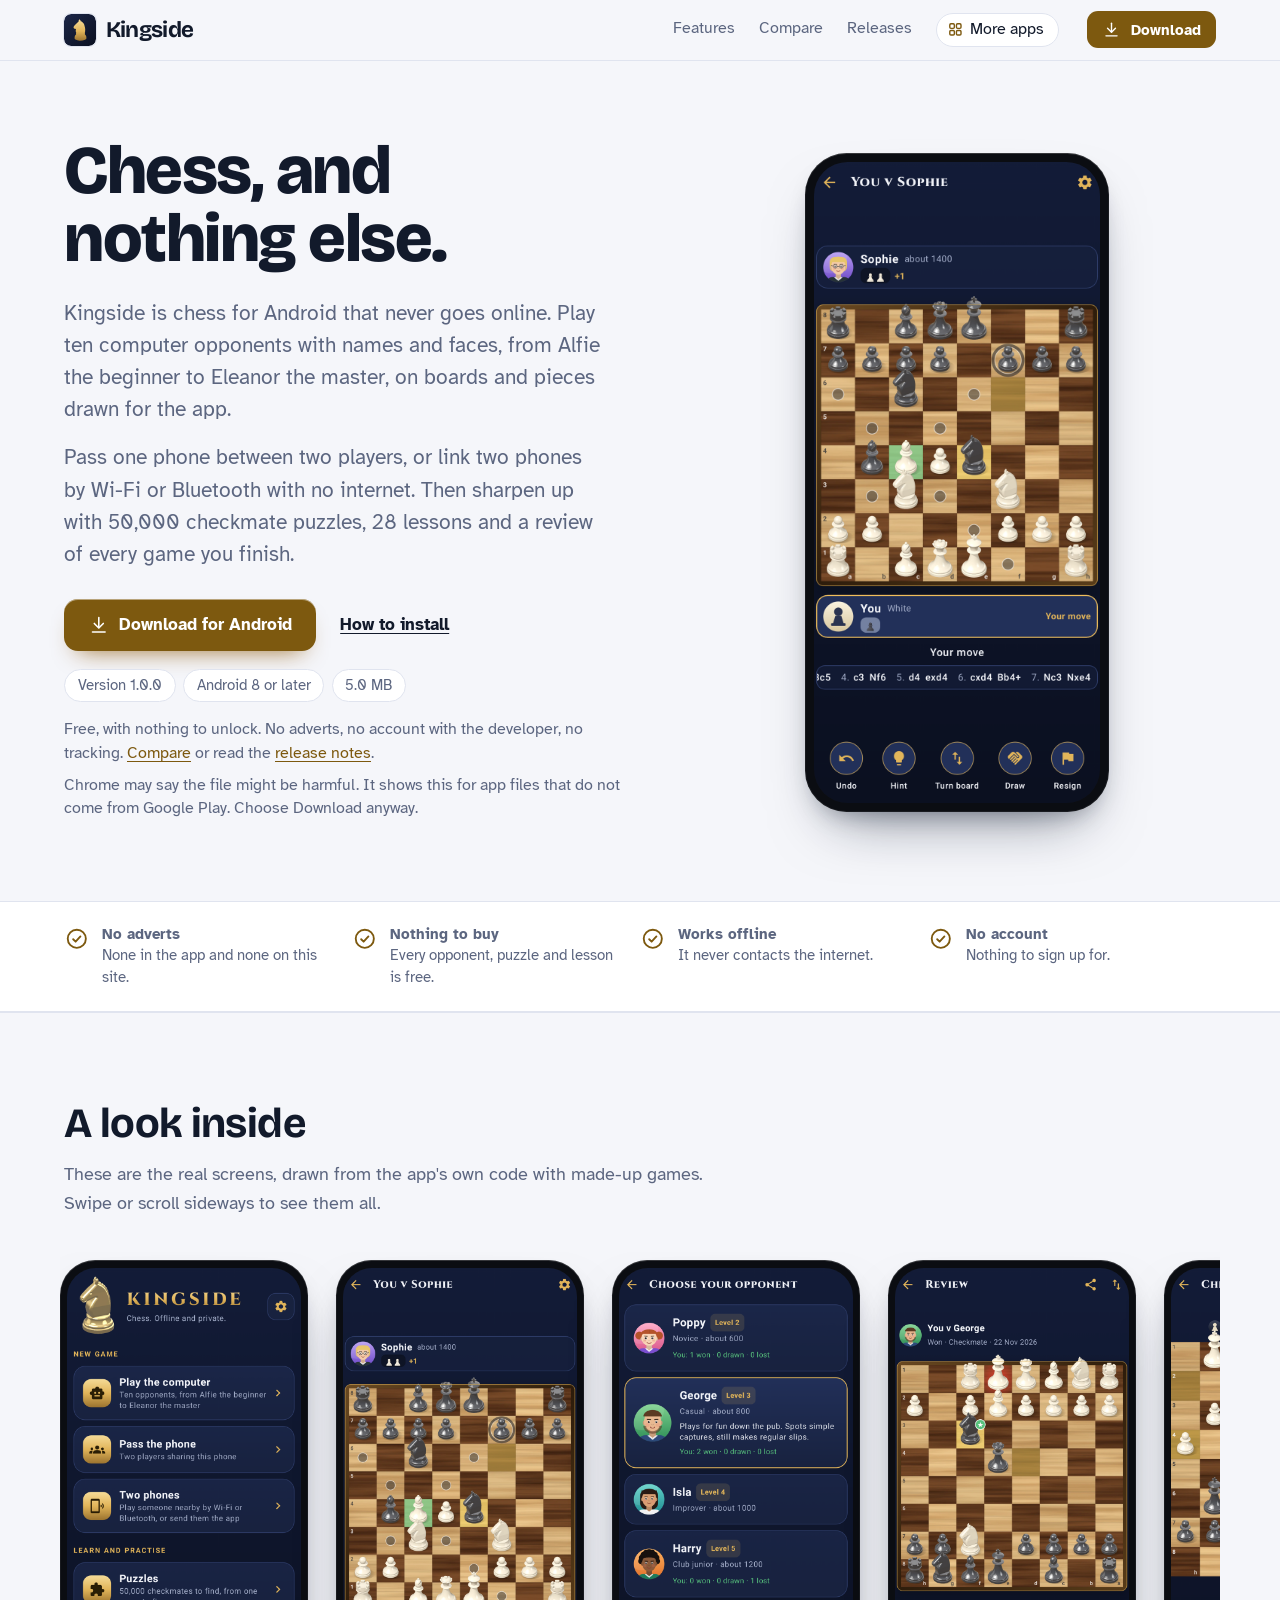
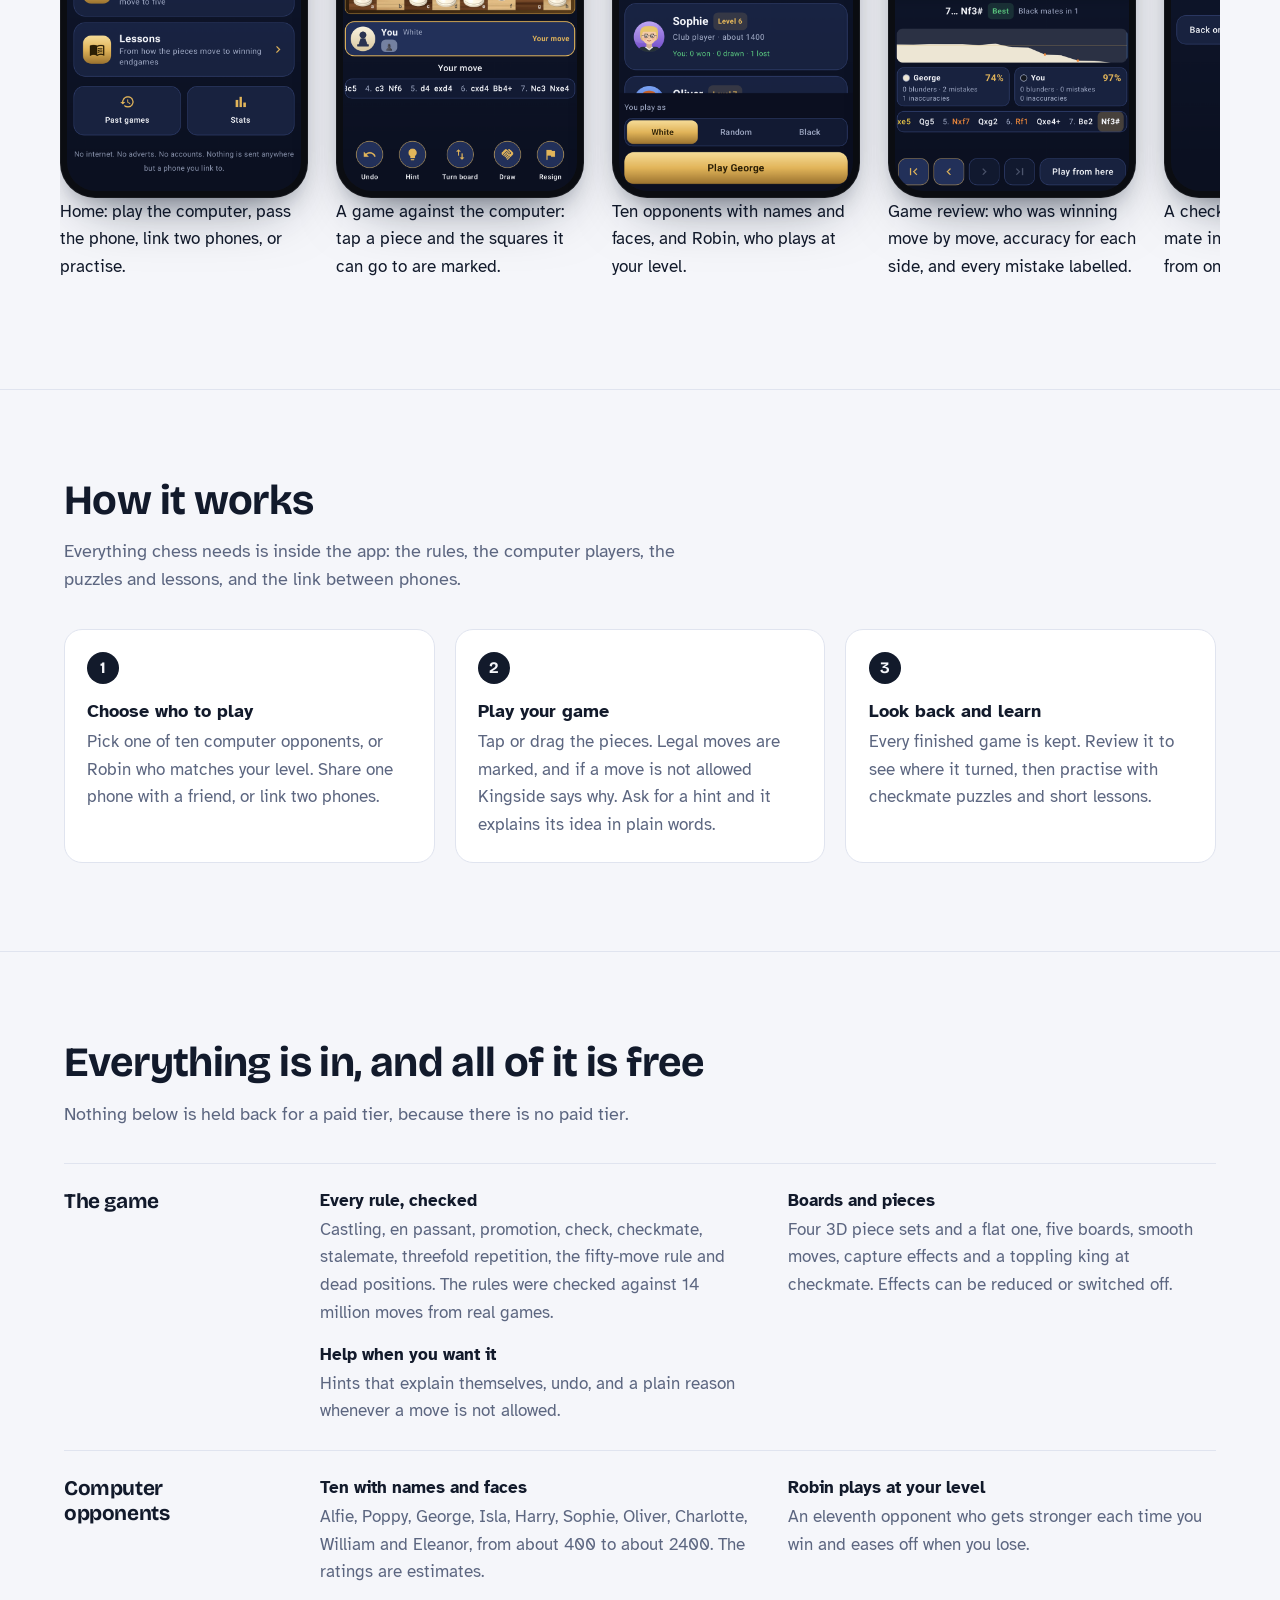
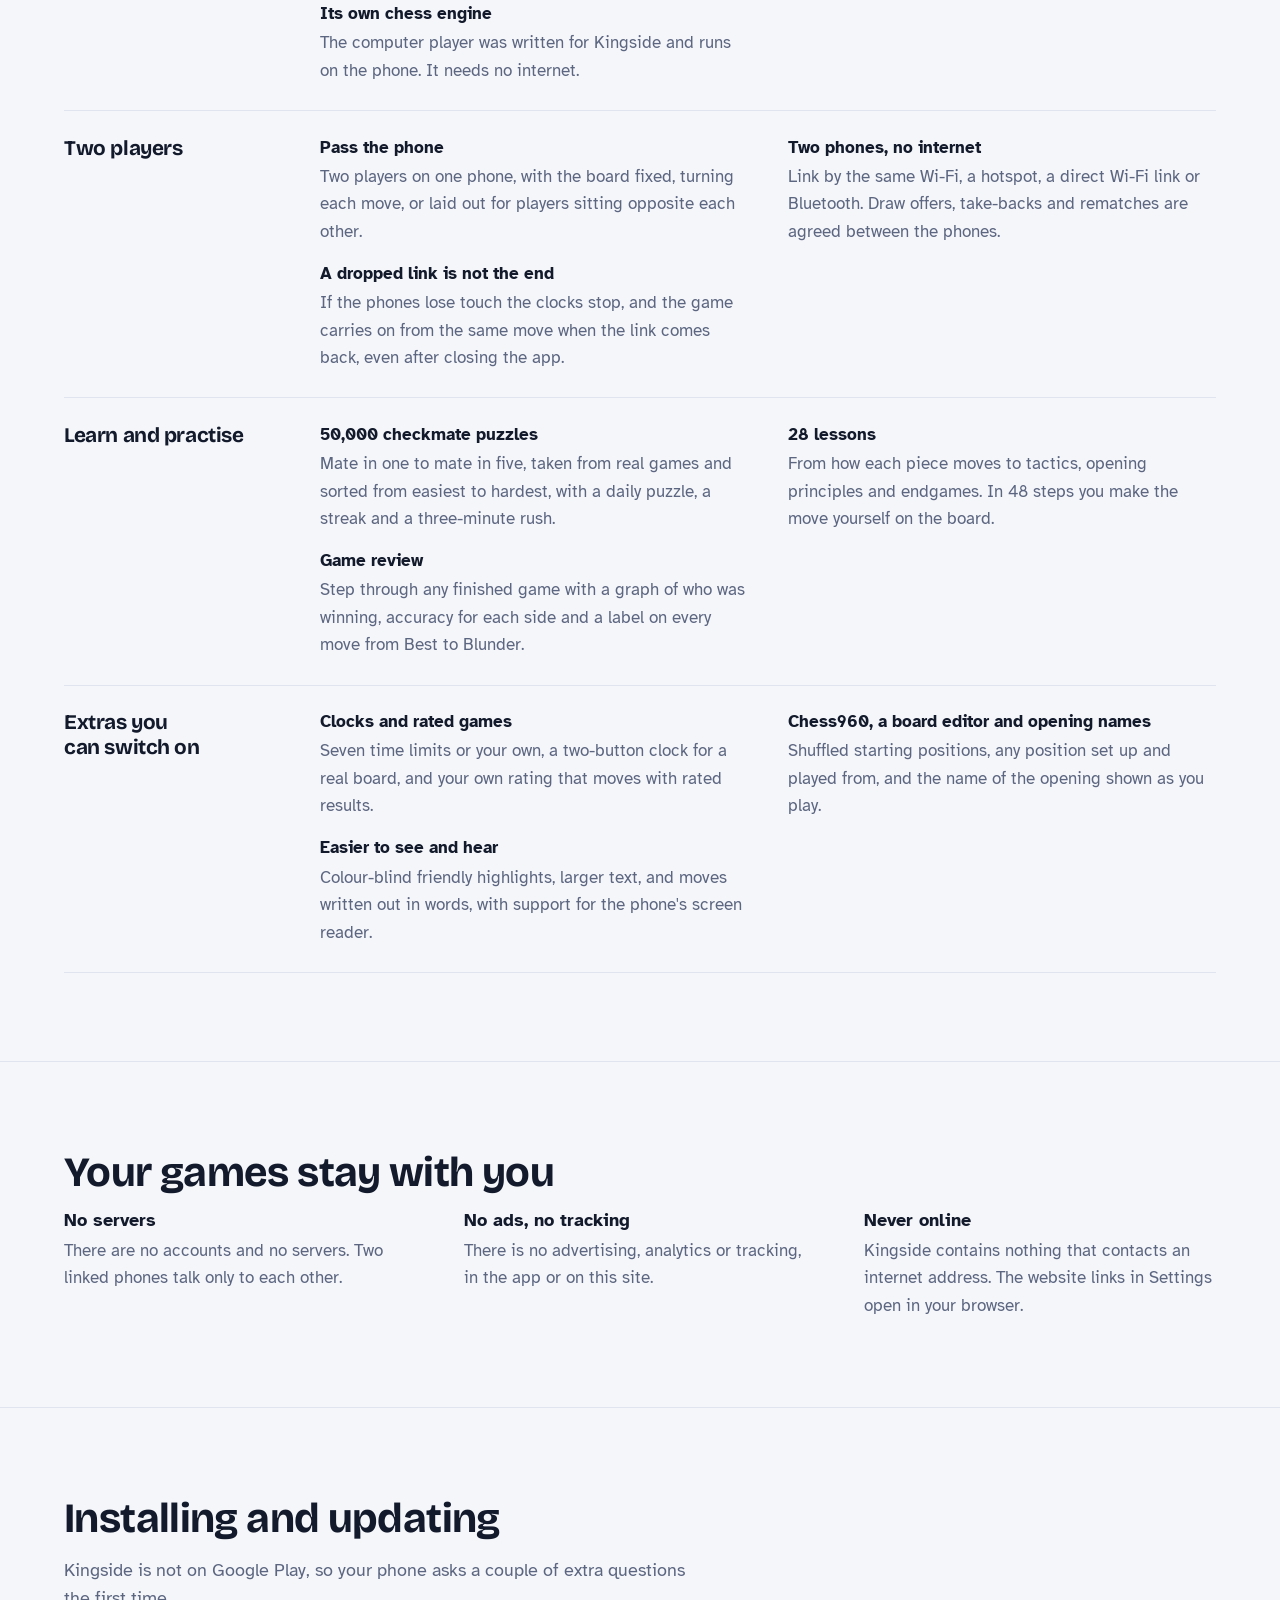
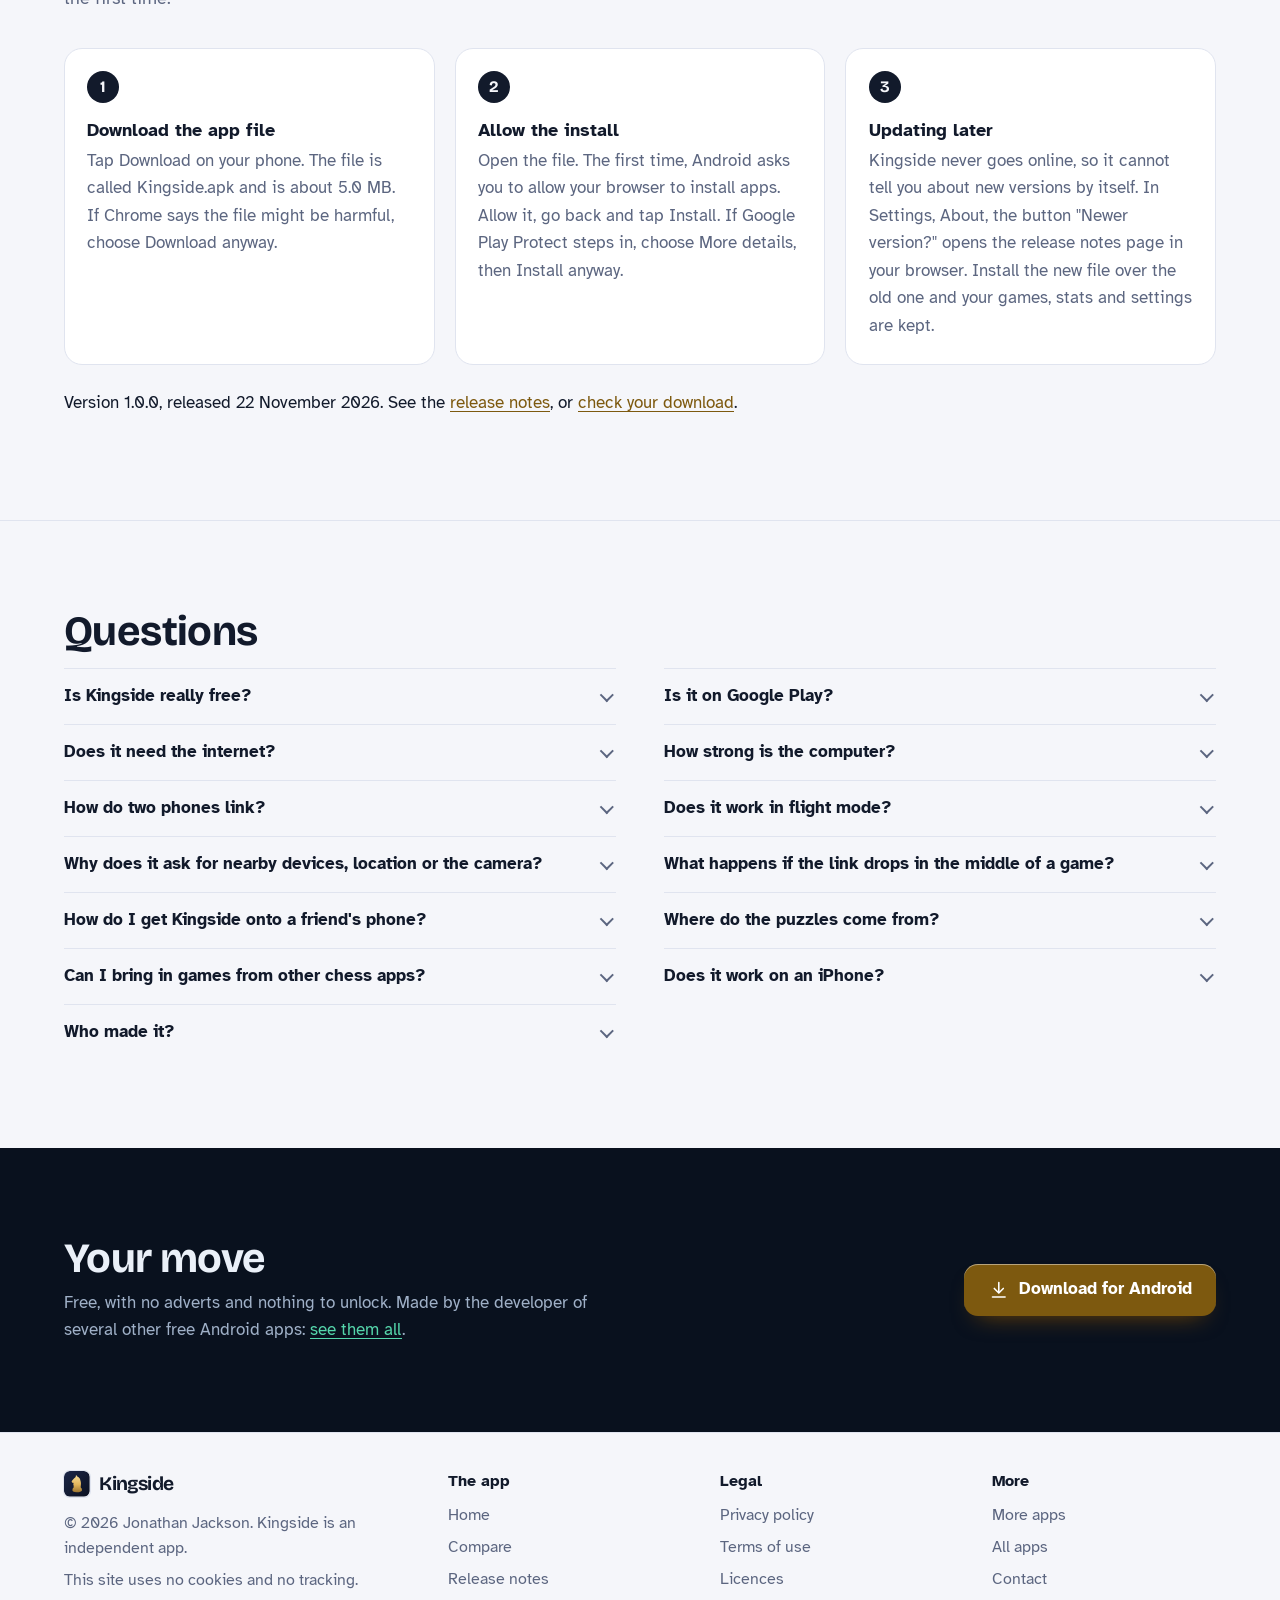
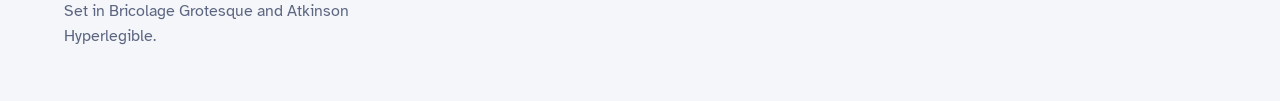
==== index.html @ 5e4cd28e "Kingside website" ====
<!DOCTYPE html>
<html lang="en-GB">
<head>
<meta charset="utf-8">
<meta name="viewport" content="width=device-width, initial-scale=1">
<title>Kingside: free offline chess for Android, with no adverts</title>
<meta name="description" content="Kingside is a free Android chess app that never goes online: ten computer opponents from beginner to master, 50,000 checkmate puzzles, 28 lessons, game review, and play between two phones by Wi-Fi or Bluetooth. No adverts, no account.">
<meta name="author" content="Jonathan Jackson">
<link rel="canonical" href="https://customgpter.github.io/kingside/">
<meta name="theme-color" content="#f5f6fa" media="(prefers-color-scheme: light)">
<meta name="theme-color" content="#0b1020" media="(prefers-color-scheme: dark)">
<meta property="og:type" content="website">
<meta property="og:site_name" content="Kingside">
<meta property="og:title" content="Kingside: free offline chess for Android, with no adverts">
<meta property="og:description" content="Kingside is a free Android chess app that never goes online: ten computer opponents from beginner to master, 50,000 checkmate puzzles, 28 lessons, game review, and play between two phones by Wi-Fi or Bluetooth. No adverts, no account.">
<meta property="og:url" content="https://customgpter.github.io/kingside/">
<meta property="og:image" content="https://customgpter.github.io/kingside/assets/og.png">
<meta property="og:image:width" content="1200">
<meta property="og:image:height" content="630">
<meta property="og:image:alt" content="Kingside&#x27;s game screen: a wooden board with ivory and ebony pieces, a knight chosen and its moves marked">
<meta property="og:locale" content="en_GB">
<meta name="twitter:card" content="summary_large_image">
<link rel="icon" href="./assets/favicon.svg" type="image/svg+xml">
<link rel="apple-touch-icon" href="./assets/apple-touch-icon.png">
<link rel="preload" href="./assets/fonts/bricolage-grotesque-latin.woff2" as="font" type="font/woff2" crossorigin>
<link rel="preload" href="./assets/fonts/atkinson-hyperlegible-latin-400-normal.woff2" as="font" type="font/woff2" crossorigin>
<link rel="stylesheet" href="./assets/site.css?v=1">
<link rel="stylesheet" href="./assets/house.css?v=1">
<link rel="stylesheet" href="./assets/apps-list.css?v=1">
<script src="./assets/apps-list.js?v=1" defer></script>
<script type="application/ld+json">{"@context":"https://schema.org","@type":"SoftwareApplication","name":"Kingside","url":"https://customgpter.github.io/kingside/","description":"Kingside is a free Android chess app that never goes online: ten computer opponents from beginner to master, 50,000 checkmate puzzles, 28 lessons, game review, and play between two phones by Wi-Fi or Bluetooth. No adverts, no account.","applicationCategory":"GameApplication","operatingSystem":"Android 8 or later","softwareVersion":"1.0.0","downloadUrl":"https://github.com/CustomGPTer/kingside/releases/latest/download/Kingside.apk","releaseNotes":"https://customgpter.github.io/kingside/releases.html","offers":{"@type":"Offer","price":"0","priceCurrency":"GBP"},"inLanguage":"en-GB","image":"https://customgpter.github.io/kingside/assets/og.png","featureList":["Every rule, checked","Boards and pieces","Help when you want it","Ten with names and faces","Robin plays at your level","Its own chess engine","Pass the phone","Two phones, no internet","A dropped link is not the end","50,000 checkmate puzzles","28 lessons","Game review"],"author":{"@type":"Person","name":"Jonathan Jackson"}}</script>
<script type="application/ld+json">{"@context":"https://schema.org","@type":"FAQPage","mainEntity":[{"@type":"Question","name":"Is Kingside really free?","acceptedAnswer":{"@type":"Answer","text":"Yes. There is no paid version, no subscription and no adverts, and nothing in the app is locked. Every opponent, puzzle, lesson, board and piece set is there from the start."}},{"@type":"Question","name":"Is it on Google Play?","acceptedAnswer":{"@type":"Answer","text":"No. Kingside is a personal project and is downloaded from this site as an Android app file. It needs Android 8 or later, which covers almost every phone made since 2017."}},{"@type":"Question","name":"Does it need the internet?","acceptedAnswer":{"@type":"Answer","text":"No, never. Kingside does not go online at all. Against the computer, passing the phone, puzzles, lessons and review all work with no connection, and two phones link directly to each other."}},{"@type":"Question","name":"How strong is the computer?","acceptedAnswer":{"@type":"Answer","text":"The ten opponents run from about 400 to about 2400. Those numbers are estimates, not official ratings. The weakest make beginner mistakes on purpose, and the strongest thinks for about three seconds a move."}},{"@type":"Question","name":"How do two phones link?","acceptedAnswer":{"@type":"Answer","text":"Both phones need Kingside. One taps Two phones, then Host a game; the other taps Join a game. On the same Wi-Fi or hotspot the host shows up in a list. With no Wi-Fi, the host can make a direct link and show a code to scan, or both can use Bluetooth."}},{"@type":"Question","name":"Does it work in flight mode?","acceptedAnswer":{"@type":"Answer","text":"Yes. Flight mode switches Wi-Fi and Bluetooth off, but most phones let you switch them back on while staying in flight mode. Follow the cabin crew's instructions."}},{"@type":"Question","name":"Why does it ask for nearby devices, location or the camera?","acceptedAnswer":{"@type":"Answer","text":"Only for Two phones. Android needs the nearby devices permission to find another phone by Bluetooth or a direct Wi-Fi link; on Android 12 and older that permission is called Location, though Kingside never reads where you are. The camera is used only to scan the host's code. Each is asked for when first needed, and everything else works if you say no."}},{"@type":"Question","name":"What happens if the link drops in the middle of a game?","acceptedAnswer":{"@type":"Answer","text":"Both phones say so, the clocks stop and nobody can move. The joining phone keeps trying, and the game carries on by itself. If the app was closed, open the game from Continue games and link again."}},{"@type":"Question","name":"How do I get Kingside onto a friend's phone?","acceptedAnswer":{"@type":"Answer","text":"In Two phones, tap Send Kingside to a friend. Send the app file by Quick Share or Bluetooth, or show a code that your friend scans with their camera to download it straight from your phone over Wi-Fi or a hotspot."}},{"@type":"Question","name":"Where do the puzzles come from?","acceptedAnswer":{"@type":"Answer","text":"From the open puzzle collection published by lichess.org, which is in the public domain. Every one of the 50,000 in Kingside is a forced checkmate from a real game, and each was checked again with Kingside's own rules."}},{"@type":"Question","name":"Can I bring in games from other chess apps?","acceptedAnswer":{"@type":"Answer","text":"Yes. Games saved as PGN, the plain text format other chess apps and websites use, can be pasted in or opened from a file, then replayed and reviewed. Your own games can be copied or shared the same way."}},{"@type":"Question","name":"Does it work on an iPhone?","acceptedAnswer":{"@type":"Answer","text":"No. Kingside is for Android phones and tablets only."}},{"@type":"Question","name":"Who made it?","acceptedAnswer":{"@type":"Answer","text":"Kingside is made by Jonathan Jackson, an independent developer in the United Kingdom."}}]}</script>
</head>
<body>
<a class="skip" href="#main">Skip to content</a>
<header class="masthead">
<div class="wrap">
<a class="brand" href="./" aria-label="Kingside home"><svg viewBox="0 0 108 108" aria-hidden="true"><defs><linearGradient id="ksg" x1="0" y1="0" x2="1" y2="1"><stop offset="0" stop-color="#1c2748"/><stop offset="1" stop-color="#0b1020"/></linearGradient><linearGradient id="ksk" x1="0" y1="0" x2="0" y2="1"><stop offset="0" stop-color="#f6dc98"/><stop offset=".55" stop-color="#e2b55a"/><stop offset="1" stop-color="#9c7430"/></linearGradient></defs><rect width="108" height="108" rx="24" fill="url(#ksg)"/><path fill="url(#ksk)" d="M52.0,18.0 L50.6,19.1 L49.9,20.5 L49.3,25.5 L42.2,31.7 L35.4,38.9 L33.2,41.8 L32.4,44.2 L32.6,46.9 L35.9,50.1 L37.2,50.7 L40.4,50.1 L39.5,57.3 L40.0,60.2 L41.2,63.1 L40.5,65.4 L41.0,68.3 L40.5,69.5 L37.6,72.4 L36.0,76.4 L35.7,82.4 L36.7,84.4 L38.4,86.0 L45.0,88.8 L53.1,90.0 L62.9,89.5 L71.2,87.0 L74.6,84.4 L75.6,82.4 L75.4,76.4 L73.7,72.4 L70.8,69.5 L70.4,68.3 L70.8,65.4 L70.1,63.7 L71.0,62.5 L71.6,52.5 L71.0,46.1 L68.1,35.4 L66.4,32.0 L61.4,26.7 L58.0,24.4 L56.2,24.1 L55.5,20.7 L54.9,20.3 L53.7,20.4 L53.1,18.6Z"/></svg><span>Kingside</span></a>
<nav aria-label="Main"><ul><li><a href="./#features">Features</a></li><li><a href="./compare.html">Compare</a></li><li><a href="./releases.html">Releases</a></li><li><a class="more-apps" href="./more-apps.html"><svg class="ico" viewBox="0 0 24 24" aria-hidden="true"><rect x="4" y="4" width="6.5" height="6.5" rx="1.6"/><rect x="13.5" y="4" width="6.5" height="6.5" rx="1.6"/><rect x="4" y="13.5" width="6.5" height="6.5" rx="1.6"/><rect x="13.5" y="13.5" width="6.5" height="6.5" rx="1.6"/></svg>More apps</a></li></ul></nav>
<a class="button small" href="https://github.com/CustomGPTer/kingside/releases/latest/download/Kingside.apk"><svg class="ico" viewBox="0 0 24 24" aria-hidden="true"><path d="M12 4v11"/><path d="M7 10.5l5 5 5-5"/><path d="M5 20h14"/></svg>Download</a>
</div>
</header>
<main id="main">
<div class="hero">
<div class="wrap hero-grid">
<div class="hero-copy">
<h1>Chess, and nothing else.</h1>
<p class="lede">Kingside is chess for Android that never goes online. Play ten computer opponents with names and faces, from Alfie the beginner to Eleanor the master, on boards and pieces drawn for the app.</p><p class="lede">Pass one phone between two players, or link two phones by Wi-Fi or Bluetooth with no internet. Then sharpen up with 50,000 checkmate puzzles, 28 lessons and a review of every game you finish.</p>

<p class="get" id="download"><a class="button" href="https://github.com/CustomGPTer/kingside/releases/latest/download/Kingside.apk"><svg class="ico" viewBox="0 0 24 24" aria-hidden="true"><path d="M12 4v11"/><path d="M7 10.5l5 5 5-5"/><path d="M5 20h14"/></svg>Download for Android</a><a class="aside" href="#install">How to install</a></p>
<ul class="pills"><li>Version 1.0.0</li><li>Android 8 or later</li><li>5.0 MB</li></ul>
<p class="facts">Free, with nothing to unlock. No adverts, no account with the developer, no tracking. <a href="compare.html">Compare</a> or read the <a href="releases.html">release notes</a>.</p>
<p class="facts">Chrome may say the file might be harmful. It shows this for app files that do not come from Google Play. Choose Download anyway.</p>
</div>
<div class="hero-phone"><div class="phone"><img src="./assets/screens/game.png" alt="A game against the computer: tap a piece and the squares it can go to are marked." width="393" height="852" fetchpriority="high"></div></div>
</div>
</div>

<section class="promises" aria-label="In short">
<div class="wrap"><ul><li><svg class="ico" viewBox="0 0 24 24" aria-hidden="true"><circle cx="12" cy="12" r="8.5"/><path d="M8.6 12.4l2.3 2.3 4.5-4.9"/></svg><span><b>No adverts</b><span>None in the app and none on this site.</span></span></li><li><svg class="ico" viewBox="0 0 24 24" aria-hidden="true"><circle cx="12" cy="12" r="8.5"/><path d="M8.6 12.4l2.3 2.3 4.5-4.9"/></svg><span><b>Nothing to buy</b><span>Every opponent, puzzle and lesson is free.</span></span></li><li><svg class="ico" viewBox="0 0 24 24" aria-hidden="true"><circle cx="12" cy="12" r="8.5"/><path d="M8.6 12.4l2.3 2.3 4.5-4.9"/></svg><span><b>Works offline</b><span>It never contacts the internet.</span></span></li><li><svg class="ico" viewBox="0 0 24 24" aria-hidden="true"><circle cx="12" cy="12" r="8.5"/><path d="M8.6 12.4l2.3 2.3 4.5-4.9"/></svg><span><b>No account</b><span>Nothing to sign up for.</span></span></li></ul></div>
</section>

<section id="screens" aria-labelledby="screens-h">
<div class="wrap">
<h2 id="screens-h">A look inside</h2>
<p class="intro">These are the real screens, drawn from the app&#x27;s own code with made-up games. Swipe or scroll sideways to see them all.</p>
<div class="gallery" tabindex="0" role="region" aria-label="Screens from Kingside"><figure class="shot"><div class="phone"><img src="./assets/screens/home.png" alt="Home: play the computer, pass the phone, link two phones, or practise." width="393" height="852" loading="eager" decoding="async"></div><figcaption>Home: play the computer, pass the phone, link two phones, or practise.</figcaption></figure><figure class="shot"><div class="phone"><img src="./assets/screens/game.png" alt="A game against the computer: tap a piece and the squares it can go to are marked." width="393" height="852" loading="eager" decoding="async"></div><figcaption>A game against the computer: tap a piece and the squares it can go to are marked.</figcaption></figure><figure class="shot"><div class="phone"><img src="./assets/screens/opponents.png" alt="Ten opponents with names and faces, and Robin, who plays at your level." width="393" height="852" loading="eager" decoding="async"></div><figcaption>Ten opponents with names and faces, and Robin, who plays at your level.</figcaption></figure><figure class="shot"><div class="phone"><img src="./assets/screens/review.png" alt="Game review: who was winning move by move, accuracy for each side, and every mistake labelled." width="393" height="852" loading="eager" decoding="async"></div><figcaption>Game review: who was winning move by move, accuracy for each side, and every mistake labelled.</figcaption></figure><figure class="shot"><div class="phone"><img src="./assets/screens/puzzle.png" alt="A checkmate puzzle: find the mate in two. There are 50,000, from one move to five." width="393" height="852" loading="eager" decoding="async"></div><figcaption>A checkmate puzzle: find the mate in two. There are 50,000, from one move to five.</figcaption></figure><figure class="shot"><div class="phone"><img src="./assets/screens/lesson.png" alt="A lesson: read a step, then make the move yourself on the board." width="393" height="852" loading="eager" decoding="async"></div><figcaption>A lesson: read a step, then make the move yourself on the board.</figcaption></figure><figure class="shot"><div class="phone"><img src="./assets/screens/host.png" alt="Two phones: one hosts and shows a code, the other joins from a list or scans it." width="393" height="852" loading="eager" decoding="async"></div><figcaption>Two phones: one hosts and shows a code, the other joins from a list or scans it.</figcaption></figure><figure class="shot"><div class="phone"><img src="./assets/screens/stats.png" alt="Stats: wins, draws and losses, your best run, and a record against each opponent." width="393" height="852" loading="eager" decoding="async"></div><figcaption>Stats: wins, draws and losses, your best run, and a record against each opponent.</figcaption></figure></div>
</div>
</section>

<section id="how" aria-labelledby="how-h">
<div class="wrap">
<h2 id="how-h">How it works</h2>
<p class="intro">Everything chess needs is inside the app: the rules, the computer players, the puzzles and lessons, and the link between phones.</p>
<ol class="steps"><li><h3>Choose who to play</h3><p>Pick one of ten computer opponents, or Robin who matches your level. Share one phone with a friend, or link two phones.</p></li><li><h3>Play your game</h3><p>Tap or drag the pieces. Legal moves are marked, and if a move is not allowed Kingside says why. Ask for a hint and it explains its idea in plain words.</p></li><li><h3>Look back and learn</h3><p>Every finished game is kept. Review it to see where it turned, then practise with checkmate puzzles and short lessons.</p></li></ol>
</div>
</section>

<section id="features" aria-labelledby="features-h">
<div class="wrap">
<h2 id="features-h">Everything is in, and all of it is free</h2>
<p class="intro">Nothing below is held back for a paid tier, because there is no paid tier.</p>
<div class="groups"><div class="group"><h3>The game</h3><dl><div><dt>Every rule, checked</dt><dd>Castling, en passant, promotion, check, checkmate, stalemate, threefold repetition, the fifty-move rule and dead positions. The rules were checked against 14 million moves from real games.</dd></div><div><dt>Boards and pieces</dt><dd>Four 3D piece sets and a flat one, five boards, smooth moves, capture effects and a toppling king at checkmate. Effects can be reduced or switched off.</dd></div><div><dt>Help when you want it</dt><dd>Hints that explain themselves, undo, and a plain reason whenever a move is not allowed.</dd></div></dl></div><div class="group"><h3>Computer opponents</h3><dl><div><dt>Ten with names and faces</dt><dd>Alfie, Poppy, George, Isla, Harry, Sophie, Oliver, Charlotte, William and Eleanor, from about 400 to about 2400. The ratings are estimates.</dd></div><div><dt>Robin plays at your level</dt><dd>An eleventh opponent who gets stronger each time you win and eases off when you lose.</dd></div><div><dt>Its own chess engine</dt><dd>The computer player was written for Kingside and runs on the phone. It needs no internet.</dd></div></dl></div><div class="group"><h3>Two players</h3><dl><div><dt>Pass the phone</dt><dd>Two players on one phone, with the board fixed, turning each move, or laid out for players sitting opposite each other.</dd></div><div><dt>Two phones, no internet</dt><dd>Link by the same Wi-Fi, a hotspot, a direct Wi-Fi link or Bluetooth. Draw offers, take-backs and rematches are agreed between the phones.</dd></div><div><dt>A dropped link is not the end</dt><dd>If the phones lose touch the clocks stop, and the game carries on from the same move when the link comes back, even after closing the app.</dd></div></dl></div><div class="group"><h3>Learn and practise</h3><dl><div><dt>50,000 checkmate puzzles</dt><dd>Mate in one to mate in five, taken from real games and sorted from easiest to hardest, with a daily puzzle, a streak and a three-minute rush.</dd></div><div><dt>28 lessons</dt><dd>From how each piece moves to tactics, opening principles and endgames. In 48 steps you make the move yourself on the board.</dd></div><div><dt>Game review</dt><dd>Step through any finished game with a graph of who was winning, accuracy for each side and a label on every move from Best to Blunder.</dd></div></dl></div><div class="group"><h3>Extras you can switch on</h3><dl><div><dt>Clocks and rated games</dt><dd>Seven time limits or your own, a two-button clock for a real board, and your own rating that moves with rated results.</dd></div><div><dt>Chess960, a board editor and opening names</dt><dd>Shuffled starting positions, any position set up and played from, and the name of the opening shown as you play.</dd></div><div><dt>Easier to see and hear</dt><dd>Colour-blind friendly highlights, larger text, and moves written out in words, with support for the phone's screen reader.</dd></div></dl></div></div>
</div>
</section>

<section id="privacy" aria-labelledby="privacy-h">
<div class="wrap">
<h2 id="privacy-h">Your games stay with you</h2>
<ul class="plain"><li><h3>No servers</h3><p>There are no accounts and no servers. Two linked phones talk only to each other.</p></li><li><h3>No ads, no tracking</h3><p>There is no advertising, analytics or tracking, in the app or on this site.</p></li><li><h3>Never online</h3><p>Kingside contains nothing that contacts an internet address. The website links in Settings open in your browser.</p></li></ul>
</div>
</section>

<section id="install" aria-labelledby="install-h">
<div class="wrap">
<h2 id="install-h">Installing and updating</h2>
<p class="intro">Kingside is not on Google Play, so your phone asks a couple of extra questions the first time.</p>
<ol class="steps"><li><h3>Download the app file</h3><p>Tap Download on your phone. The file is called Kingside.apk and is about 5.0 MB. If Chrome says the file might be harmful, choose Download anyway.</p></li><li><h3>Allow the install</h3><p>Open the file. The first time, Android asks you to allow your browser to install apps. Allow it, go back and tap Install. If Google Play Protect steps in, choose More details, then Install anyway.</p></li><li><h3>Updating later</h3><p>Kingside never goes online, so it cannot tell you about new versions by itself. In Settings, About, the button "Newer version?" opens the release notes page in your browser. Install the new file over the old one and your games, stats and settings are kept.</p></li></ol>
<p class="after-table">Version 1.0.0, released 22 November 2026. See the <a href="releases.html">release notes</a>, or <a href="releases.html#checking">check your download</a>.</p>
</div>
</section>

<section id="questions" aria-labelledby="questions-h">
<div class="wrap">
<h2 id="questions-h">Questions</h2>
<div class="faq"><details><summary>Is Kingside really free?</summary><p>Yes. There is no paid version, no subscription and no adverts, and nothing in the app is locked. Every opponent, puzzle, lesson, board and piece set is there from the start.</p></details><details><summary>Is it on Google Play?</summary><p>No. Kingside is a personal project and is downloaded from this site as an Android app file. It needs Android 8 or later, which covers almost every phone made since 2017.</p></details><details><summary>Does it need the internet?</summary><p>No, never. Kingside does not go online at all. Against the computer, passing the phone, puzzles, lessons and review all work with no connection, and two phones link directly to each other.</p></details><details><summary>How strong is the computer?</summary><p>The ten opponents run from about 400 to about 2400. Those numbers are estimates, not official ratings. The weakest make beginner mistakes on purpose, and the strongest thinks for about three seconds a move.</p></details><details><summary>How do two phones link?</summary><p>Both phones need Kingside. One taps Two phones, then Host a game; the other taps Join a game. On the same Wi-Fi or hotspot the host shows up in a list. With no Wi-Fi, the host can make a direct link and show a code to scan, or both can use Bluetooth.</p></details><details><summary>Does it work in flight mode?</summary><p>Yes. Flight mode switches Wi-Fi and Bluetooth off, but most phones let you switch them back on while staying in flight mode. Follow the cabin crew's instructions.</p></details><details><summary>Why does it ask for nearby devices, location or the camera?</summary><p>Only for Two phones. Android needs the nearby devices permission to find another phone by Bluetooth or a direct Wi-Fi link; on Android 12 and older that permission is called Location, though Kingside never reads where you are. The camera is used only to scan the host's code. Each is asked for when first needed, and everything else works if you say no.</p></details><details><summary>What happens if the link drops in the middle of a game?</summary><p>Both phones say so, the clocks stop and nobody can move. The joining phone keeps trying, and the game carries on by itself. If the app was closed, open the game from Continue games and link again.</p></details><details><summary>How do I get Kingside onto a friend&#x27;s phone?</summary><p>In Two phones, tap Send Kingside to a friend. Send the app file by Quick Share or Bluetooth, or show a code that your friend scans with their camera to download it straight from your phone over Wi-Fi or a hotspot.</p></details><details><summary>Where do the puzzles come from?</summary><p>From the open puzzle collection published by lichess.org, which is in the public domain. Every one of the 50,000 in Kingside is a forced checkmate from a real game, and each was checked again with Kingside's own rules.</p></details><details><summary>Can I bring in games from other chess apps?</summary><p>Yes. Games saved as PGN, the plain text format other chess apps and websites use, can be pasted in or opened from a file, then replayed and reviewed. Your own games can be copied or shared the same way.</p></details><details><summary>Does it work on an iPhone?</summary><p>No. Kingside is for Android phones and tablets only.</p></details><details><summary>Who made it?</summary><p>Kingside is made by Jonathan Jackson, an independent developer in the United Kingdom.</p></details></div>
</div>
</section>

<section class="closing" aria-labelledby="closing-h">
<div class="wrap">
<div><h2 id="closing-h">Your move</h2><p>Free, with no adverts and nothing to unlock. Made by the developer of several other free Android apps: <a href="more-apps.html">see them all</a>.</p></div>
<a class="button" href="https://github.com/CustomGPTer/kingside/releases/latest/download/Kingside.apk"><svg class="ico" viewBox="0 0 24 24" aria-hidden="true"><path d="M12 4v11"/><path d="M7 10.5l5 5 5-5"/><path d="M5 20h14"/></svg>Download for Android</a>
</div>
</section>
</main>
<footer class="colophon">
<div class="wrap">
<div>
<a class="brand" href="./" aria-label="Kingside home"><svg viewBox="0 0 108 108" aria-hidden="true"><defs><linearGradient id="ksg" x1="0" y1="0" x2="1" y2="1"><stop offset="0" stop-color="#1c2748"/><stop offset="1" stop-color="#0b1020"/></linearGradient><linearGradient id="ksk" x1="0" y1="0" x2="0" y2="1"><stop offset="0" stop-color="#f6dc98"/><stop offset=".55" stop-color="#e2b55a"/><stop offset="1" stop-color="#9c7430"/></linearGradient></defs><rect width="108" height="108" rx="24" fill="url(#ksg)"/><path fill="url(#ksk)" d="M52.0,18.0 L50.6,19.1 L49.9,20.5 L49.3,25.5 L42.2,31.7 L35.4,38.9 L33.2,41.8 L32.4,44.2 L32.6,46.9 L35.9,50.1 L37.2,50.7 L40.4,50.1 L39.5,57.3 L40.0,60.2 L41.2,63.1 L40.5,65.4 L41.0,68.3 L40.5,69.5 L37.6,72.4 L36.0,76.4 L35.7,82.4 L36.7,84.4 L38.4,86.0 L45.0,88.8 L53.1,90.0 L62.9,89.5 L71.2,87.0 L74.6,84.4 L75.6,82.4 L75.4,76.4 L73.7,72.4 L70.8,69.5 L70.4,68.3 L70.8,65.4 L70.1,63.7 L71.0,62.5 L71.6,52.5 L71.0,46.1 L68.1,35.4 L66.4,32.0 L61.4,26.7 L58.0,24.4 L56.2,24.1 L55.5,20.7 L54.9,20.3 L53.7,20.4 L53.1,18.6Z"/></svg><span>Kingside</span></a>
<p>&copy; 2026 Jonathan Jackson. Kingside is an independent app.</p>
<p>This site uses no cookies and no tracking.</p>
<p>Set in Bricolage Grotesque and Atkinson Hyperlegible.</p>
</div>
<nav aria-label="The app"><h2>The app</h2><ul>
<li><a href="./">Home</a></li>
<li><a href="./compare.html">Compare</a></li>
<li><a href="./releases.html">Release notes</a></li>

</ul></nav>
<nav aria-label="Legal"><h2>Legal</h2><ul>
<li><a href="./privacy.html">Privacy policy</a></li>
<li><a href="./terms.html">Terms of use</a></li>
<li><a href="./licences.html">Licences</a></li>
</ul></nav>
<nav aria-label="More"><h2>More</h2><ul>
<li><a href="./more-apps.html">More apps</a></li>
<li><a href="https://customgpter.github.io/">All apps</a></li>
<li><a href="https://github.com/CustomGPTer/kingside/issues">Contact</a></li>
</ul></nav>
</div>
</footer>
</body>
</html>
---- assets/site.css ----
@font-face{font-family:"Bricolage Grotesque";src:url("fonts/bricolage-grotesque-latin.woff2") format("woff2");font-weight:200 800;font-style:normal;font-display:swap}
@font-face{font-family:"Atkinson Hyperlegible";src:url("fonts/atkinson-hyperlegible-latin-400-normal.woff2") format("woff2");font-weight:400;font-style:normal;font-display:swap}
@font-face{font-family:"Atkinson Hyperlegible";src:url("fonts/atkinson-hyperlegible-latin-700-normal.woff2") format("woff2");font-weight:700;font-style:normal;font-display:swap}

/* Daylight page, night-time camera. The lamp colour is kept for the one thing to press and for what the camera has seen. */
:root{
  --page:#f2f5f9; --panel:#ffffff; --raised:#e8edf3; --ink:#0d1a2b; --soft:#465468; --rule:#d2dae4;
  --accent:#0a6a55; --accent-ink:#ffffff; --warn:#8a5200; --rec:#d3302f;
  --lamp:#ffb347; --lamp-ink:#231400; --lamp-text:#8a5200;
  --night:#09111e; --night-2:#111d30; --night-3:#1a2a43; --night-ink:#eaf0f8; --night-soft:#9fb0c7; --night-rule:#24364f; --iris:#55d6ab;
  --display:"Bricolage Grotesque","Atkinson Hyperlegible",system-ui,sans-serif;
  --sans:"Atkinson Hyperlegible",system-ui,-apple-system,"Segoe UI",Roboto,sans-serif;
  --mono:ui-monospace,SFMono-Regular,Menlo,Consolas,"Liberation Mono",monospace;
  color-scheme:light dark;
}
@media (prefers-color-scheme:dark){
  :root{--page:#0a111b; --panel:#111a27; --raised:#182434; --ink:#e9eef5; --soft:#a0aec0; --rule:#243247;
    --accent:#55d6ab; --accent-ink:#00281d; --warn:#ffb347; --rec:#ff6163; --lamp-text:#ffb347}
}

*,*::before,*::after{box-sizing:border-box}
html{-webkit-text-size-adjust:100%;scroll-behavior:smooth;scroll-padding-top:5.5rem}
@media (prefers-reduced-motion:reduce){html{scroll-behavior:auto}}
body{margin:0;background:var(--page);color:var(--ink);font:400 1.0625rem/1.62 var(--sans);text-rendering:optimizeLegibility;-webkit-font-smoothing:antialiased}
img,svg{max-width:100%;display:block}
a{color:var(--accent);text-decoration-thickness:.07em;text-underline-offset:.2em}
a:hover{text-decoration-thickness:.13em}
:focus-visible{outline:3px solid var(--lamp);outline-offset:3px;border-radius:6px}
code{font:.9em/1 var(--mono);overflow-wrap:anywhere}
h1,h2,h3{font-family:var(--display);font-weight:700;letter-spacing:-.015em;line-height:1.08;margin:0;text-wrap:balance}
p{margin:0 0 1rem}
.skip{position:absolute;left:-999px;top:0;background:var(--ink);color:var(--page);padding:.6rem 1rem;z-index:30;border-radius:0 0 8px 0}
.skip:focus{left:0}
.sr{position:absolute;width:1px;height:1px;overflow:hidden;clip-path:inset(50%);white-space:nowrap}
.wrap{width:min(72rem,100% - 2.5rem);margin-inline:auto}
.measure{max-width:44rem}
.ico{width:1.25em;height:1.25em;flex:none;fill:none;stroke:currentColor;stroke-width:1.75;stroke-linecap:round;stroke-linejoin:round}

/* ---------- masthead */
.masthead{position:sticky;top:0;z-index:20;background:color-mix(in srgb,var(--page) 88%,transparent);-webkit-backdrop-filter:blur(14px) saturate(1.3);backdrop-filter:blur(14px) saturate(1.3);border-bottom:1px solid var(--rule)}
.masthead .wrap{display:flex;flex-wrap:wrap;align-items:center;gap:.35rem 1.75rem;padding-block:.7rem}
.brand{display:inline-flex;align-items:center;gap:.6rem;font:700 1.4rem/1 var(--display);letter-spacing:-.03em;color:var(--ink);text-decoration:none;margin-right:auto}
.brand svg{width:2rem;height:2rem;flex:none;border-radius:.5rem;box-shadow:0 0 0 1px var(--rule)}
.masthead nav ul{display:flex;flex-wrap:wrap;align-items:center;gap:.15rem 1.5rem;list-style:none;margin:0;padding:0;font-size:1rem;line-height:1.3}
.masthead nav a{display:inline-flex;align-items:center;gap:.4rem;color:var(--soft);text-decoration:none;padding-block:.45rem;border-bottom:2px solid transparent}
.masthead nav a:hover{color:var(--ink)}
.masthead nav a[aria-current="page"]{color:var(--ink);border-bottom-color:var(--lamp)}
.masthead nav a.more-apps{color:var(--ink);border:1px solid var(--rule);border-radius:999px;padding:.34rem .85rem .34rem .65rem;background:var(--panel)}
.masthead nav a.more-apps .ico{width:1.05em;height:1.05em;color:var(--accent);stroke-width:2}
.masthead nav a.more-apps:hover,.masthead nav a.more-apps[aria-current="page"]{border-color:var(--accent)}
.button{display:inline-flex;align-items:center;gap:.6rem;background:var(--lamp);color:var(--lamp-ink);font:700 1.08rem/1.2 var(--sans);text-decoration:none;padding:.95rem 1.5rem;border-radius:14px;box-shadow:0 1px 0 rgba(255,255,255,.45) inset,0 12px 24px -14px rgba(138,82,0,.9)}
.button:hover{background:#ffc56e}
.button:active{transform:translateY(1px)}
.button.small{font-size:.95rem;padding:.55rem .95rem;border-radius:11px;box-shadow:none}
.button.quiet{background:none;box-shadow:none;border:1px solid var(--rule);color:var(--ink)}
.button.quiet:hover{border-color:var(--ink);background:none}
@media (max-width:52rem){
  .masthead nav{order:3;flex:1 0 100%}
  .masthead nav ul{gap:.1rem .85rem;font-size:.95rem}
  .masthead nav .wide{display:none}
}
@media (max-width:24rem){.masthead nav a.more-apps .ico{display:none}.masthead nav a.more-apps{padding-inline:.7rem}}

/* ---------- hero */
.hero{padding-block:clamp(2.2rem,6vw,4.75rem) clamp(2.5rem,6vw,4.5rem);overflow:hidden}
.hero-grid{display:grid;gap:clamp(2.25rem,5vw,4rem);align-items:center}
@media (min-width:62rem){.hero-grid{grid-template-columns:minmax(0,11fr) minmax(0,10fr)}}
.hero h1{font-size:clamp(2.6rem,6vw,4.25rem);font-weight:800;line-height:1;letter-spacing:-.022em;margin-bottom:1.5rem}
.lede{font-size:clamp(1.14rem,2vw,1.3rem);line-height:1.55;color:var(--soft);margin:0 0 1rem;max-width:34rem}
.get{display:flex;flex-wrap:wrap;align-items:center;gap:.9rem 1.5rem;margin:1.8rem 0 1.1rem}
.get .aside{font-weight:700;color:var(--ink)}
.facts{font-size:.98rem;line-height:1.5;color:var(--soft);margin:0 0 .5rem;max-width:36rem}
.pills{display:flex;flex-wrap:wrap;gap:.45rem;list-style:none;margin:0 0 1rem;padding:0;font-size:.95rem}
.pills li{border:1px solid var(--rule);border-radius:999px;padding:.22rem .8rem;background:var(--panel);color:var(--soft)}

/* the monitor: the camera's view, the day beneath it, and the alert it sends */
.monitor{position:relative;max-width:36rem;margin-inline:auto;width:100%;padding-bottom:3.1rem}
@media (min-width:62rem){.monitor{margin-inline:auto 0}}
.screen{position:relative;background:var(--night);border-radius:22px;padding:.6rem;box-shadow:0 0 0 1px var(--night-rule),0 30px 60px -30px rgba(9,17,30,.75)}
.cam{position:relative;border-radius:15px;overflow:hidden;aspect-ratio:16/10;background:#0b1626}
.cam svg{width:100%;height:100%}
.cam text{font:700 15px var(--sans);fill:#231400}
.hud{position:absolute;display:inline-flex;align-items:center;gap:.4rem;font:700 .76rem/1 var(--sans);color:var(--night-ink);background:rgba(6,12,22,.62);border-radius:999px;padding:.38rem .65rem;letter-spacing:.01em}
.hud i{width:.5rem;height:.5rem;border-radius:50%;background:var(--iris)}
.hud.watching{left:.7rem;top:.7rem}
.hud.rec{right:.7rem;top:.7rem}
.hud.rec i{background:#ff5a5c}
.hud.stamp{left:.7rem;bottom:.7rem;font:400 .74rem/1 var(--mono);border-radius:6px;color:#d5deea}
.hud.place{right:.7rem;bottom:.7rem;border-radius:6px;font-weight:400;color:#d5deea}
.day{padding:.85rem .55rem 2rem;color:var(--night-soft);font-size:.8rem;line-height:1.2}
.day-head{display:flex;justify-content:space-between;margin-bottom:.6rem}
.day-head b{color:var(--night-ink)}
.track{position:relative;height:1.5rem;border-radius:7px;background:repeating-linear-gradient(90deg,var(--night-3) 0 1px,transparent 1px calc(100% / 24)),var(--night-2);box-shadow:inset 0 0 0 1px var(--night-rule)}
.ev{position:absolute;top:3px;bottom:3px;width:max(5px,1.1%);border-radius:3px;background:var(--iris);left:var(--at)}
.ev.seen{background:var(--lamp)}
.now{position:absolute;top:-4px;bottom:-4px;left:var(--at);width:2px;background:var(--night-ink);border-radius:2px}
.hours{display:flex;justify-content:space-between;margin-top:.4rem;font-size:.72rem}
.alert{position:absolute;right:-.4rem;bottom:0;display:flex;align-items:center;gap:.75rem;width:min(19rem,88%);background:var(--panel);color:var(--ink);border:1px solid var(--rule);border-radius:16px;padding:.65rem .8rem;box-shadow:0 18px 36px -18px rgba(9,17,30,.55)}
.alert .thumb{flex:none;width:3.1rem;height:3.1rem;border-radius:10px;background:linear-gradient(160deg,#16263d,#0b1626);position:relative;overflow:hidden}
.alert .thumb::before{content:"";position:absolute;left:50%;bottom:0;width:38%;height:62%;translate:-50% 0;border-radius:40% 40% 0 0;background:#6f86a6}
.alert .thumb::after{content:"";position:absolute;left:50%;top:14%;width:26%;aspect-ratio:1;translate:-50% 0;border-radius:50%;background:#8ea4c2}
.alert b{display:block;font-size:.98rem;line-height:1.25}
.alert span{display:block;font-size:.86rem;color:var(--soft);line-height:1.3}
.alert .dot{flex:none;width:.6rem;height:.6rem;border-radius:50%;background:var(--lamp);margin-left:auto;box-shadow:0 0 0 4px color-mix(in srgb,var(--lamp) 25%,transparent)}
@media (max-width:26rem){.alert{right:0}}
@media (prefers-reduced-motion:no-preference){
  .cam .spill{animation:vg-in .9s ease-out .25s both}
  .cam .who{animation:vg-step .9s cubic-bezier(.2,.8,.25,1) .9s both}
  .cam .mark{animation:vg-lock .45s cubic-bezier(.3,1.4,.5,1) 1.7s both;transform-box:fill-box;transform-origin:center}
  .hud.rec{animation:vg-in .3s ease-out 2.05s both}
  .hud.rec i{animation:vg-blink 1.2s steps(2,jump-none) 2.3s 4}
  .ev.seen,.now{animation:vg-pop .4s cubic-bezier(.3,1.5,.5,1) 2.4s both}
  .alert{animation:vg-rise .6s cubic-bezier(.2,.8,.25,1) 2.9s both}
  @keyframes vg-in{from{opacity:0}to{opacity:1}}
  @keyframes vg-step{from{opacity:0;transform:translateX(18px)}to{opacity:1;transform:none}}
  @keyframes vg-lock{from{opacity:0;transform:scale(1.12)}to{opacity:1;transform:none}}
  @keyframes vg-blink{from{opacity:1}to{opacity:.25}}
  @keyframes vg-pop{from{opacity:0;transform:scaleY(.2)}to{opacity:1;transform:none}}
  @keyframes vg-rise{from{opacity:0;transform:translateY(14px)}to{opacity:1;transform:none}}
}

/* ---------- sections */
section{padding-block:clamp(3rem,7vw,5.5rem)}
section + section{border-top:1px solid var(--rule)}
h2{font-size:clamp(1.8rem,3.6vw,2.6rem);margin-bottom:.9rem}
h3{font:700 1.1rem/1.3 var(--sans);letter-spacing:0;margin:0 0 .3rem}
.intro{color:var(--soft);max-width:40rem;margin-bottom:2.2rem;font-size:1.1rem}

.promises{padding-block:0;border-block:1px solid var(--rule);background:var(--panel)}
.promises ul{list-style:none;margin:0;padding:0;display:grid;grid-template-columns:repeat(auto-fit,minmax(min(100%,14rem),1fr))}
.promises li{display:flex;gap:.8rem;align-items:flex-start;padding:1.4rem 1.5rem 1.4rem 0}
.promises .ico{width:1.6rem;height:1.6rem;color:var(--accent);margin-top:.1rem}
.promises b{display:block;line-height:1.3}
.promises span{color:var(--soft);font-size:.96rem;line-height:1.45;display:block}
.hero + .promises{border-top:1px solid var(--rule)}

.steps{list-style:none;counter-reset:s;margin:0;padding:0;display:grid;gap:1.25rem}
@media (min-width:52rem){.steps{grid-template-columns:repeat(3,minmax(0,1fr))}}
.steps li{counter-increment:s;background:var(--panel);border:1px solid var(--rule);border-radius:18px;padding:1.4rem 1.4rem 1.5rem}
.steps li::before{content:counter(s);display:grid;place-items:center;width:2rem;height:2rem;border-radius:50%;background:var(--ink);color:var(--page);font:700 1rem/1 var(--display);margin-bottom:1rem}
.steps p{margin:0;color:var(--soft)}

.notices{display:grid;gap:1.25rem}
@media (min-width:52rem){.notices{grid-template-columns:repeat(2,minmax(0,1fr))}}
.sense{background:var(--night);color:var(--night-ink);border-radius:20px;padding:1.5rem 1.5rem 1.6rem;box-shadow:0 0 0 1px var(--night-rule)}
.sense h3{font:700 1.35rem/1.2 var(--display);letter-spacing:-.02em;margin-bottom:.35rem}
.sense p{color:var(--night-soft);margin-bottom:1.1rem}
.chips{display:flex;flex-wrap:wrap;gap:.5rem;list-style:none;margin:0;padding:0}
.chips li{display:inline-flex;align-items:center;gap:.45rem;border:1px solid var(--night-rule);background:var(--night-2);border-radius:10px;padding:.42rem .75rem .42rem .6rem;font-size:.98rem;line-height:1.2}
.chips .ico{color:var(--lamp)}

.groups{display:grid;gap:0}
.group{display:grid;gap:.4rem 3rem;padding-block:1.6rem;border-top:1px solid var(--rule)}
.group:last-child{border-bottom:1px solid var(--rule)}
@media (min-width:56rem){.group{grid-template-columns:13rem minmax(0,1fr)}}
.group > h3{font:700 1.3rem/1.2 var(--display);letter-spacing:-.02em;color:var(--ink)}
.group dl{margin:0;display:grid;gap:1.1rem 2.5rem}
@media (min-width:40rem){.group dl{grid-template-columns:repeat(2,minmax(0,1fr))}}
.group dt{font-weight:700;line-height:1.35}
.group dd{margin:.2rem 0 0;color:var(--soft)}

.setups{display:grid;gap:1.25rem}
@media (min-width:52rem){.setups{grid-template-columns:repeat(2,minmax(0,1fr))}}
.setup{background:var(--panel);border:1px solid var(--rule);border-radius:20px;padding:1.5rem}
.setup h3{font:700 1.35rem/1.2 var(--display);letter-spacing:-.02em;margin-bottom:.9rem}
.setup .kit{display:flex;align-items:center;gap:.6rem;color:var(--soft);font-size:.95rem;margin-bottom:1rem}
.setup .kit .ico{width:1.9rem;height:1.9rem;color:var(--ink);stroke-width:1.5}
.setup .kit .to{width:1.2rem;height:1.2rem;color:var(--soft)}
.ticks{list-style:none;margin:0;padding:0;display:grid;gap:.5rem}
.ticks li{position:relative;padding-left:1.7rem;color:var(--soft)}
.ticks li::before{content:"";position:absolute;left:.15rem;top:.42em;width:.75rem;height:.42rem;border-left:2.5px solid var(--accent);border-bottom:2.5px solid var(--accent);rotate:-45deg}

.modes{list-style:none;margin:0;padding:0;display:grid;gap:1.25rem}
@media (min-width:52rem){.modes{grid-template-columns:repeat(3,minmax(0,1fr))}}
.modes li{border-top:3px solid var(--ink);padding-top:1rem}
.modes p{color:var(--soft);margin:0}

.scroll{overflow-x:auto}
table{width:100%;border-collapse:collapse}
th,td{text-align:left;vertical-align:top;padding:.85rem 1.2rem .85rem 0;border-top:1px solid var(--rule)}
thead th{border-top:0;color:var(--soft);font-weight:400;padding-top:0}
tbody th{font-weight:700;min-width:11rem}
tr:last-child>*{border-bottom:1px solid var(--rule)}
.after-table{margin-top:1.5rem}
/* On a phone a table becomes a stack: the row's name, then its cells side by side. */
@media (max-width:40rem){
  table:not(.cmp),table:not(.cmp) thead,table:not(.cmp) tbody{display:block}
  table:not(.cmp) tr{display:flex;flex-wrap:wrap;gap:.3rem 1.1rem;padding:.9rem 0;border-top:1px solid var(--rule)}
  table:not(.cmp) thead tr{border-top:0;padding-top:0}
  table:not(.cmp) tbody tr:last-child{border-bottom:1px solid var(--rule)}
  table:not(.cmp) th,table:not(.cmp) td{display:block;border:0;padding:0;flex:1 1 0;min-width:0;overflow-wrap:break-word}
  table:not(.cmp) tr>:first-child{flex:0 0 100%;min-width:0}
}

.plain{list-style:none;margin:0;padding:0;display:grid;gap:1.6rem 3rem}
@media (min-width:52rem){.plain{grid-template-columns:repeat(3,minmax(0,1fr))}}
.plain p{color:var(--soft);margin:0}

.faq{display:grid;gap:0 3rem;align-items:start}
@media (min-width:56rem){.faq{grid-template-columns:repeat(2,minmax(0,1fr))}}
.faq details{border-top:1px solid var(--rule);padding:.15rem 0}
.faq summary{cursor:pointer;list-style:none;display:flex;align-items:flex-start;justify-content:space-between;gap:1rem;font-weight:700;padding:.85rem 0;line-height:1.35}
.faq summary::-webkit-details-marker{display:none}
.faq summary::after{content:"";flex:none;width:.6rem;height:.6rem;margin:.3rem .25rem 0 0;border-right:2px solid var(--soft);border-bottom:2px solid var(--soft);rotate:45deg;transition:rotate .15s}
.faq details[open] summary::after{rotate:-135deg;margin-top:.55rem}
.faq details p{color:var(--soft);margin:0 0 1.1rem;max-width:36rem}
@media (prefers-reduced-motion:reduce){.faq summary::after{transition:none}}

.closing{background:var(--night);color:var(--night-ink);border-top:0}
.closing .wrap{display:grid;gap:1.5rem 3rem;align-items:center}
@media (min-width:52rem){.closing .wrap{grid-template-columns:minmax(0,1fr) auto}}
.closing h2{margin-bottom:.5rem}
.closing p{color:var(--night-soft);margin:0;max-width:36rem}
.closing a:not(.button){color:var(--iris)}
section + .closing{border-top:0}

/* ---------- document pages */
.doc{padding-block:clamp(2.5rem,6vw,4.5rem) clamp(3rem,7vw,5rem)}
.doc h1{font-size:clamp(2.2rem,5vw,3.2rem);font-weight:800;letter-spacing:-.02em;margin-bottom:1.2rem}
.doc .lede{max-width:none}
.doc h2{font-size:1.6rem;margin-top:2.8rem;margin-bottom:.7rem;scroll-margin-top:5.5rem}
.doc h3{margin-top:1.6rem}
.doc ul{padding-left:1.25rem;margin:0 0 1rem}
.doc li{margin:.4rem 0}
.doc a{overflow-wrap:anywhere}
.contents{border-block:1px solid var(--rule);padding-block:1rem;margin-block:2rem}
.contents ul{list-style:none;margin:.4rem 0 0;padding:0;columns:2 14rem;column-gap:2rem}
.contents li{margin:.2rem 0;break-inside:avoid}
.note{border-left:3px solid var(--lamp);padding:.2rem 0 .2rem 1.1rem;color:var(--soft)}
.key{font-size:.95rem;line-height:1.55;color:var(--soft);margin:0 0 .6rem}
.sum{font-size:.95rem;overflow-wrap:anywhere}

/* ---------- compare */
.cmp{min-width:44rem;margin:1.4rem 0 1rem}
.cmp th,.cmp td{padding:.85rem .9rem}
.cmp thead th{color:var(--ink);font-weight:700;vertical-align:bottom;padding-top:.85rem}
.cmp small{display:block;font-weight:400;font-size:.84rem;line-height:1.35;color:var(--soft)}
.cmp tbody th{min-width:13rem;padding-left:0}
.cmp thead th:first-child{padding-left:0}
.cmp .ours{background:var(--panel);box-shadow:inset 1px 0 var(--rule),inset -1px 0 var(--rule)}
.yes{color:var(--accent);font-weight:700}
.pay{color:var(--lamp-text);font-weight:700}
.na{color:var(--soft)}
.cmp .app{display:none}
@media (max-width:54rem){
  .cmp{min-width:0}
  .cmp thead{position:absolute;width:1px;height:1px;overflow:hidden;clip-path:inset(50%)}
  .cmp tbody,.cmp tr,.cmp th,.cmp td{display:block}
  .cmp tr{padding:1rem 0;border-top:1px solid var(--rule)}
  .cmp th,.cmp td{border:0;padding:0}
  .cmp tbody th{min-width:0;margin-bottom:.55rem}
  .cmp td{display:grid;grid-template-columns:7.5rem 1fr;gap:.75rem;padding:.22rem 0}
  .cmp .app{display:block;font-weight:400;color:var(--soft)}
  .cmp .ours{background:none;box-shadow:none}
  .cmp .ours .app{color:var(--ink);font-weight:700}
}

/* ---------- release notes */
.release{border-top:1px solid var(--rule);margin-top:2.4rem;padding-top:1.9rem;scroll-margin-top:5.5rem}
.doc .release h2{margin-top:0}
.contents + .release{border-top:0;margin-top:0;padding-top:.4rem}
.ver{font-weight:700;font-size:.95rem;color:var(--lamp-text);margin:0 0 .5rem}
.when{color:var(--soft);margin:-.2rem 0 .2rem}
.tag{display:inline-block;background:var(--accent);color:var(--accent-ink);border-radius:999px;font-weight:700;font-size:.8rem;padding:.08rem .6rem;margin-right:.6rem}
.doc .release h3{font-size:1rem;color:var(--ink);margin:1.3rem 0 .2rem}
.release ul{margin-bottom:0}

/* ---------- more apps */
.mapps{list-style:none;margin:2.2rem 0 0;padding:0;display:grid;gap:1.4rem}
@media (min-width:50rem){.mapps{grid-template-columns:repeat(2,minmax(0,1fr))}}
.doc .mapps{padding-left:0}
.doc .mapp{margin:0}
.mapp{display:flex;flex-direction:column;background:var(--panel);border:1px solid var(--rule);border-radius:20px;overflow:hidden}
.mapp-cover{position:relative;height:6.5rem;background:linear-gradient(135deg,var(--b),var(--b2));overflow:hidden}
.mapp-cover svg{position:absolute;right:-1.2rem;top:-1.6rem;width:11rem;height:11rem;max-width:none;opacity:.22}
.mapp-body{display:flex;flex-direction:column;flex:1;padding:0 1.4rem 1.4rem}
.mapp-icon{width:4.25rem;height:4.25rem;border-radius:1rem;margin-top:-2.1rem;position:relative;box-shadow:0 0 0 4px var(--panel)}
.mapp h2{font-size:1.6rem;margin:.85rem 0 .1rem}
.mapp-kind{color:var(--soft);margin:0 0 .7rem}
.mapp-say{margin:0 0 1.1rem}
.mapp-go{display:flex;flex-wrap:wrap;align-items:center;gap:.7rem 1.3rem;margin:auto 0 0}
.mapp-go .button{padding:.75rem 1.15rem;font-size:1rem;border-radius:12px}
.mapp-site{font-weight:700}
.mapp-needs{font-size:.9rem;color:var(--soft);margin:.9rem 0 0}

/* ---------- colophon */
.colophon{border-top:1px solid var(--rule);color:var(--soft);font-size:.98rem;line-height:1.6}
.colophon .wrap{display:grid;gap:2rem 3rem;padding-block:2.4rem 2.8rem}
@media (min-width:52rem){.colophon .wrap{grid-template-columns:minmax(0,1.5fr) repeat(3,minmax(0,1fr))}}
.colophon p{margin:0 0 .4rem;max-width:26rem}
.colophon .brand{font-size:1.2rem;margin-bottom:.9rem}
.colophon .brand svg{width:1.6rem;height:1.6rem}
.colophon h2{font:700 .98rem/1.3 var(--sans);letter-spacing:0;color:var(--ink);margin:0 0 .5rem}
.colophon ul{list-style:none;margin:0;padding:0}
.colophon li a{display:inline-block;padding-block:.22rem;color:var(--soft);text-decoration:none}
.colophon li a:hover{color:var(--ink);text-decoration:underline}
---- assets/house.css ----
:root{--page:#f5f6fa;--panel:#ffffff;--raised:#eceef6;--ink:#121a2b;--soft:#5c6680;--rule:#e0e4ef;--accent:#7d590f;--accent-ink:#ffffff;--lamp:#7d590f;--lamp-ink:#ffffff;--lamp-text:#7d590f}
@media (prefers-color-scheme:dark){:root{--page:#0b1020;--panel:#121a33;--raised:#18223f;--ink:#f2f4fa;--soft:#a3adc8;--rule:#2e3c68;--accent:#e2b55a;--accent-ink:#2a1e05;--lamp:#e2b55a;--lamp-ink:#2a1e05;--lamp-text:#e2b55a}}
/* House additions: phone frames, the screens gallery, the lawful-use box and test-build labels. */
.brand svg{border-radius:22%}
.hero-phone{display:flex;justify-content:center}
.phone{position:relative;width:min(100%,19rem);aspect-ratio:393/852;padding:.55rem;border-radius:2.6rem;background:#0b0d12;box-shadow:0 0 0 1px rgba(255,255,255,.06) inset,0 1px 0 rgba(255,255,255,.12) inset,0 30px 60px -28px rgba(10,20,40,.55),0 12px 24px -12px rgba(10,20,40,.35)}
.phone img{display:block;width:100%;height:100%;object-fit:cover;object-position:top;border-radius:2.1rem;background:#111}
.gallery{display:flex;gap:clamp(1rem,3vw,1.75rem);overflow-x:auto;scroll-snap-type:x mandatory;padding:.5rem .25rem 1.25rem;margin:1.75rem -.25rem 0;scrollbar-width:thin;overscroll-behavior-x:contain}
.gallery:focus-visible{outline-offset:6px}
.shot{flex:0 0 auto;width:min(72vw,15.5rem);margin:0;scroll-snap-align:start}
.shot .phone{width:100%;border-radius:2.2rem;padding:.45rem}
.shot .phone img{border-radius:1.8rem}
.shot .shot figcaption{margin:.85rem .2rem 0;font-size:.98rem;line-height:1.4;color:var(--soft)}
.gate-scope{margin:0 0 .25rem}
.law-box{margin:0 0 1rem;padding:.9rem 1rem;max-width:34rem;border:1px solid #e0b450;background:#fff8e6;color:#3d2a00;border-radius:14px}
.law-box label{display:flex;gap:.65rem;align-items:flex-start;font-weight:700;cursor:pointer;font-size:1.02rem}
.law-box input{width:1.25rem;height:1.25rem;margin:.12rem 0 0;flex:none;accent-color:#8a5200}
.law-box p{margin:.5rem 0 0;font-size:.95rem}
.law-box a{color:#6b4000;font-weight:700}
.gate-scope a[aria-disabled="true"]{opacity:.45;cursor:not-allowed;pointer-events:none;filter:grayscale(.4);box-shadow:none}
.law-band{background:var(--raised)}
.beta-tag{display:inline-block;margin-left:-.9rem;font-size:.72rem;font-weight:700;letter-spacing:.05em;text-transform:uppercase;padding:.3rem .5rem;border-radius:6px;background:#ffe7b3;color:#5c3b00;border:1px solid #e0b450}
.beta-note{max-width:34rem;padding:.8rem 1rem;border-radius:12px;background:#ffe7b3;color:#3d2a00;border:1px solid #e0b450}
.mapp-soon{display:inline-block;padding:.85rem 1.3rem;border:1px dashed var(--rule);border-radius:14px;color:var(--soft);font-weight:700}
code.sum{word-break:break-all}
@media (prefers-color-scheme:dark){
  .law-box,.beta-note{background:#2a2108;color:#ffe9b8;border-color:#7a5c14}
  .law-box a{color:#ffd27a}
  .law-box input{accent-color:#ffb347}
  .beta-tag{background:#4a3500;color:#ffe2a3;border-color:#8a6a1c}
  .phone{box-shadow:0 0 0 1px rgba(255,255,255,.1) inset,0 30px 60px -28px rgba(0,0,0,.8)}
}
@media (max-width:40rem){.hero-phone .phone{width:min(78%,17rem)}}
---- assets/apps-list.css ----
/* The full app list on More apps pages and the hub. Works alongside each site's own card styles. */
.mapps-jump{margin:1.8rem 0 0}
.mapps-jump ul{list-style:none;margin:0;padding:0;display:flex;flex-wrap:wrap;gap:.5rem}
.mapps-jump a{display:inline-block;padding:.45rem .85rem;border:1px solid var(--rule,#d2dae4);border-radius:999px;font-size:.95rem;font-weight:700;text-decoration:none;color:inherit;background:var(--panel,#fff)}
.mapps-jump a:hover,.mapps-jump a:focus-visible{border-color:currentColor}
.mapps-group{margin:2.6rem 0 0;scroll-margin-top:5rem}
.mapps-cat{font-size:1.45rem;margin:0;padding:0 0 .6rem;border-bottom:1px solid var(--rule,#d2dae4)}
.mapps-group .mapps{margin-top:1.4rem}
.mapp h3{font-size:1.5rem;line-height:1.2;margin:.85rem 0 .1rem;display:flex;flex-wrap:wrap;align-items:center;gap:.5rem}
.mapp-badge{display:inline-block;font-size:.75rem;font-weight:700;letter-spacing:.04em;text-transform:uppercase;line-height:1;padding:.35rem .55rem;border-radius:6px;vertical-align:middle}
.mapp-badge.beta{background:#ffe7b3;color:#5c3b00;border:1px solid #e0b450}
.mapp-badge.here{background:transparent;color:var(--soft,#465468);border:1px solid var(--rule,#d2dae4)}
.mapp-soon{display:inline-block;padding:.7rem 1.1rem;border:1px dashed var(--rule,#b9c4d1);border-radius:12px;color:var(--soft,#465468);font-weight:700}
.mapp-go .button.ghost{background:transparent;color:inherit;border:2px solid currentColor;box-shadow:none}
.mapp-also{font-size:.9rem;color:var(--soft,#465468);margin:.6rem 0 0}
.mapp-law{margin:0 0 1rem;padding:.8rem .9rem;border:1px solid #e0b450;background:#fff8e6;color:#3d2a00;border-radius:12px;font-size:.95rem}
.mapp-law label{display:flex;gap:.6rem;align-items:flex-start;font-weight:700;cursor:pointer}
.mapp-law input{width:1.2rem;height:1.2rem;margin:.1rem 0 0;flex:none;accent-color:#8a5200}
.mapp-law p{margin:.45rem 0 0}
.mapp-law a{color:#6b4000;font-weight:700}
.mapp a[aria-disabled="true"]{opacity:.45;cursor:not-allowed;pointer-events:none;filter:grayscale(.4)}
@media (prefers-color-scheme:dark){
  .mapp-badge.beta{background:#4a3500;color:#ffe2a3;border-color:#8a6a1c}
  .mapp-law{background:#2a2108;color:#ffe9b8;border-color:#7a5c14}
  .mapp-law a{color:#ffd27a}
  .mapp-law input{accent-color:#ffb347}
}
:where(.mapp a.button){display:inline-flex;align-items:center;gap:.5rem;padding:.75rem 1.15rem;border-radius:12px;background:var(--accent,#1f5fa8);color:var(--accent-ink,#fff);font-weight:700;text-decoration:none;border:2px solid transparent}
:where(.mapp a.button.ghost){background:transparent;color:inherit;border-color:currentColor}
:where(.mapps){list-style:none;padding:0;display:grid;gap:1.4rem}
.gate-scope{margin:0 0 .25rem}
.law-box{margin:0 0 1rem;padding:.9rem 1rem;max-width:34rem;border:1px solid #e0b450;background:#fff8e6;color:#3d2a00;border-radius:14px}
.law-box label{display:flex;gap:.65rem;align-items:flex-start;font-weight:700;cursor:pointer;font-size:1.02rem}
.law-box input{width:1.25rem;height:1.25rem;margin:.12rem 0 0;flex:none;accent-color:#8a5200}
.law-box p{margin:.5rem 0 0;font-size:.95rem}
.law-box a{color:#6b4000;font-weight:700}
.gate-scope a[aria-disabled="true"]{opacity:.45;cursor:not-allowed;pointer-events:none;filter:grayscale(.4);box-shadow:none}
@media (prefers-color-scheme:dark){
  .law-box{background:#2a2108;color:#ffe9b8;border-color:#7a5c14}
  .law-box a{color:#ffd27a}
  .law-box input{accent-color:#ffb347}
}
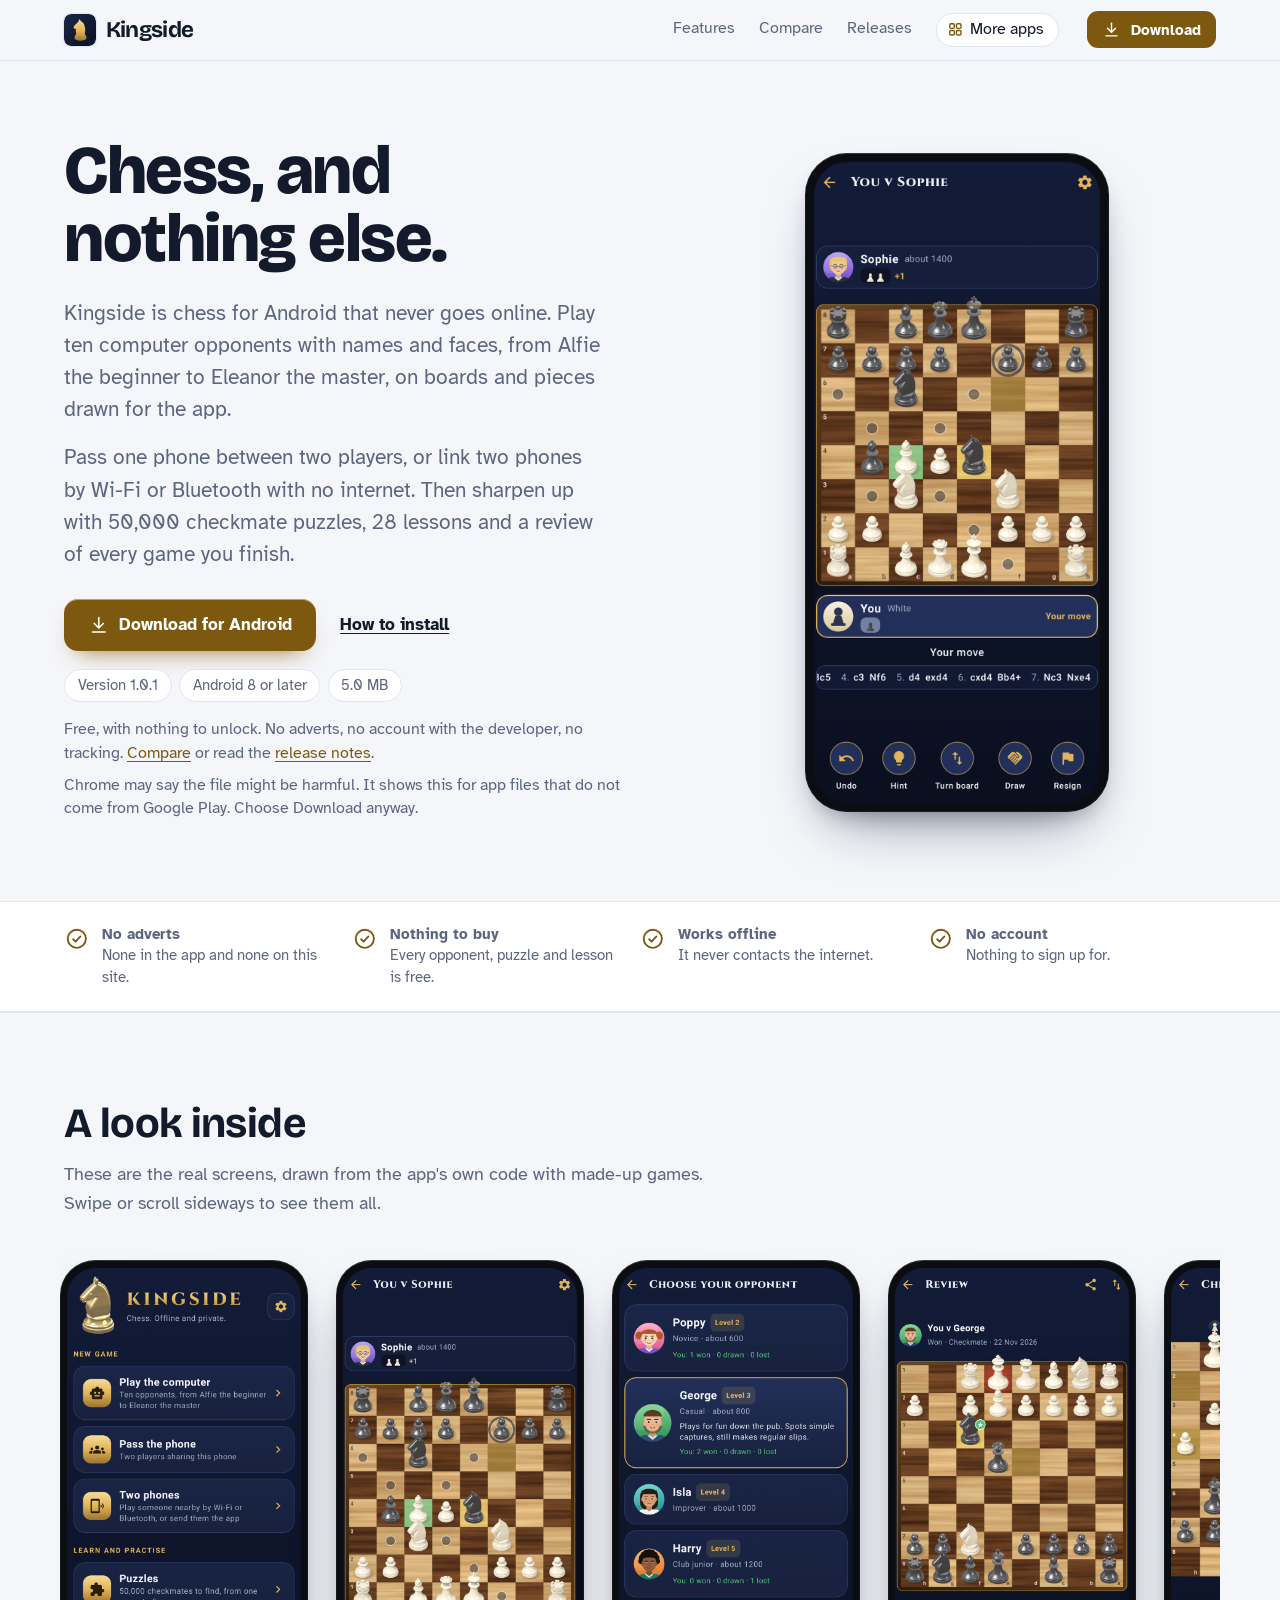
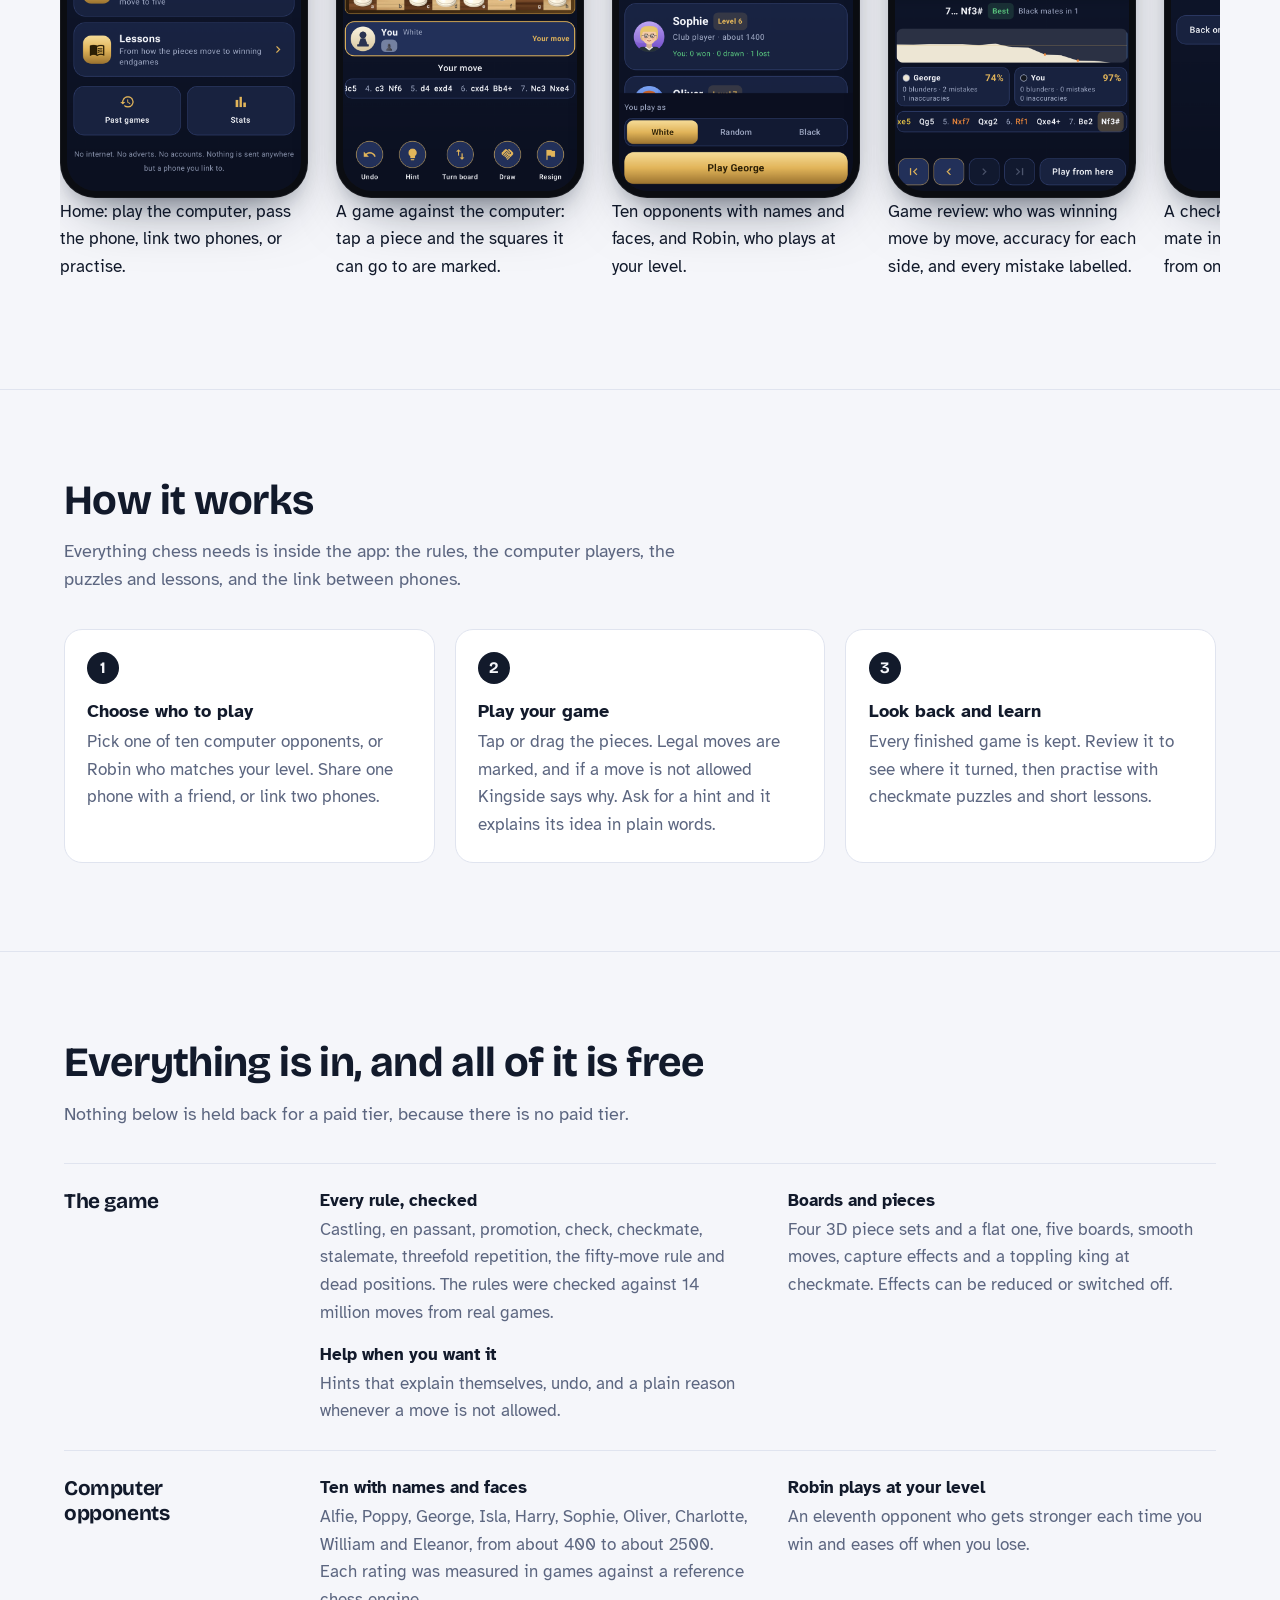
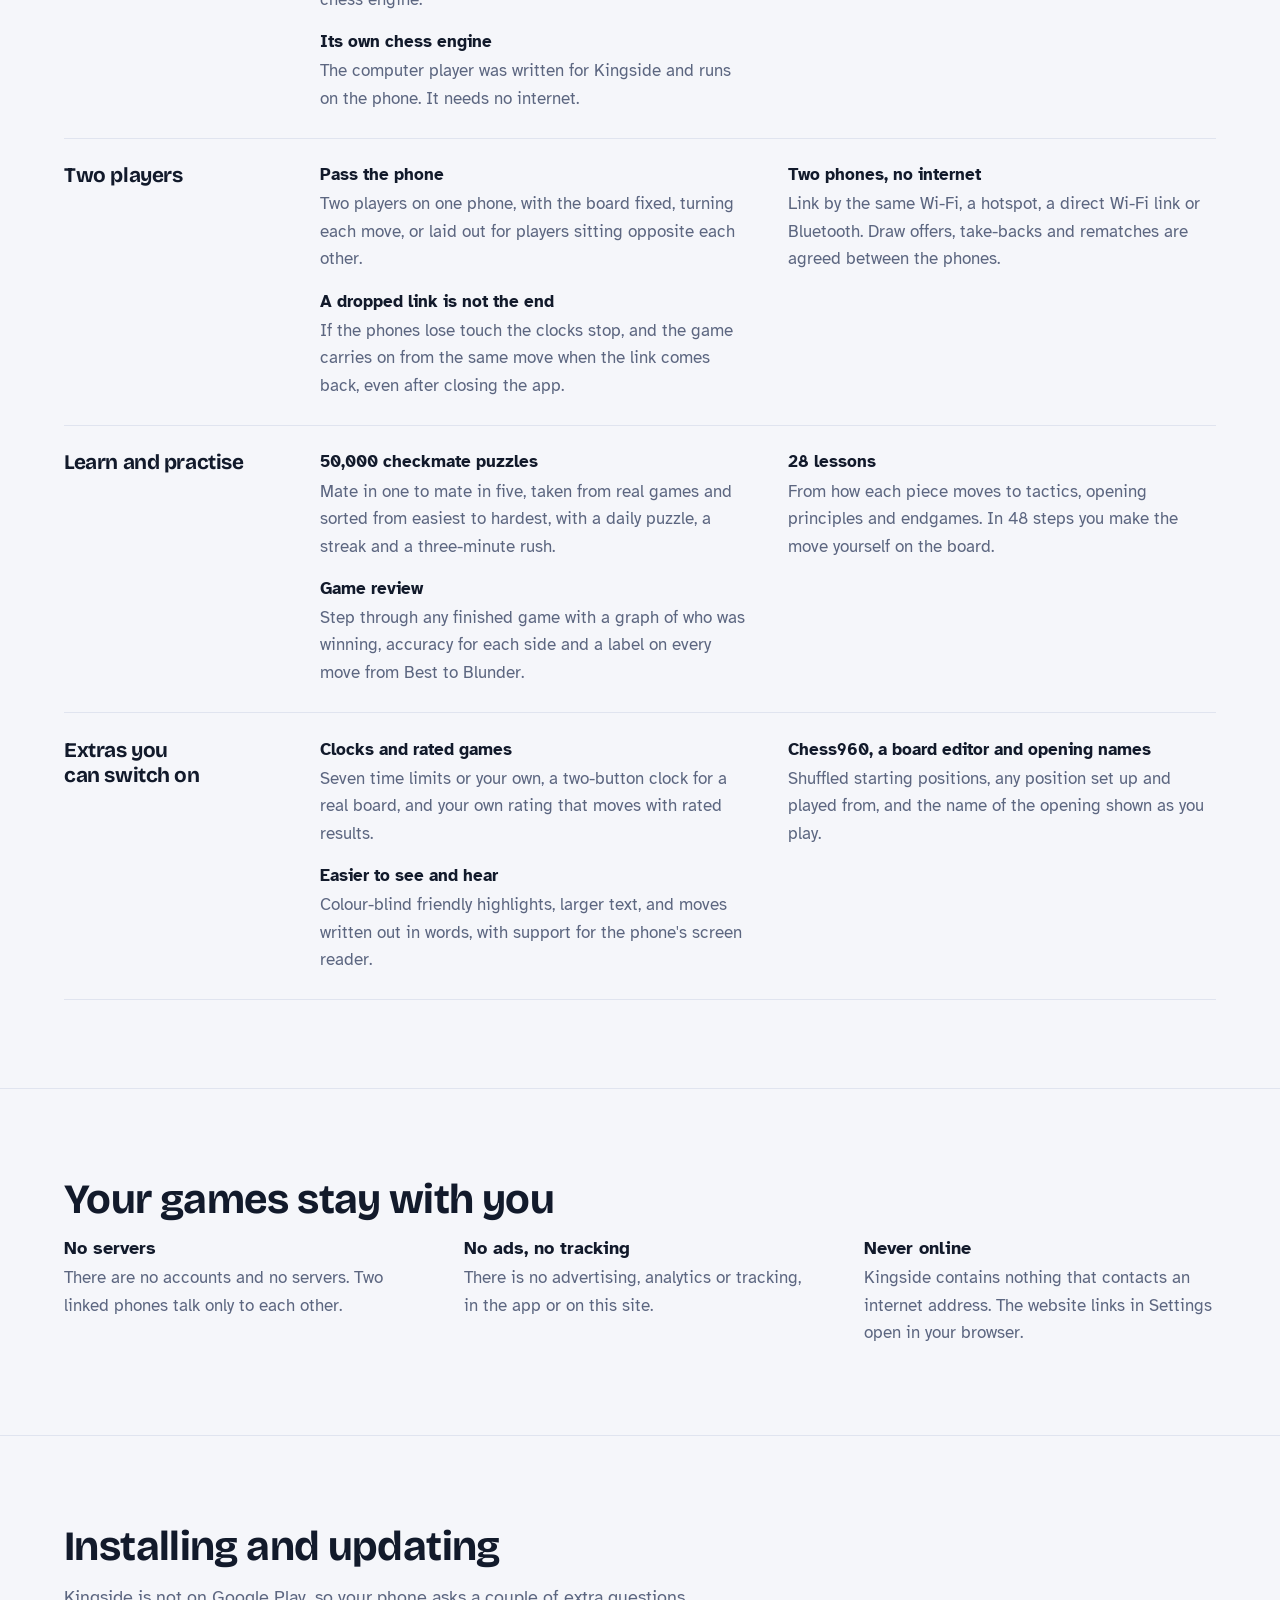
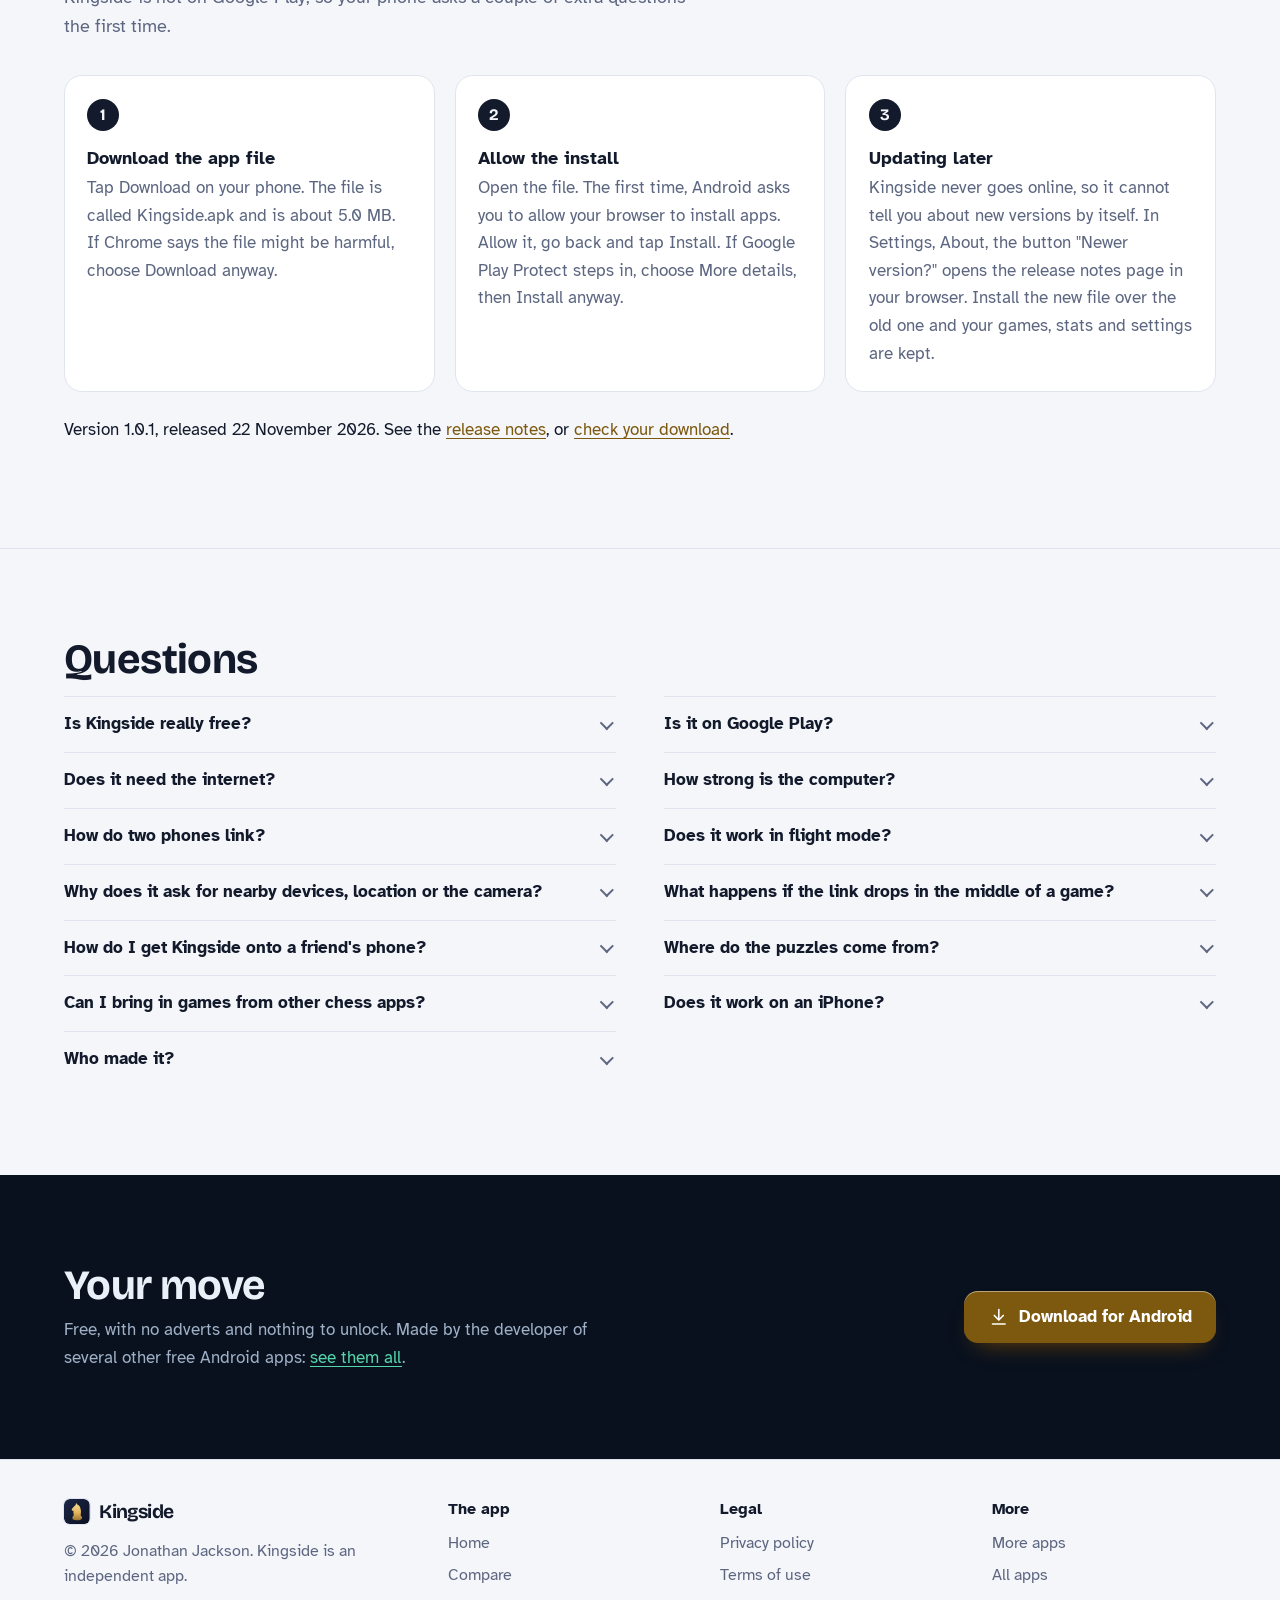
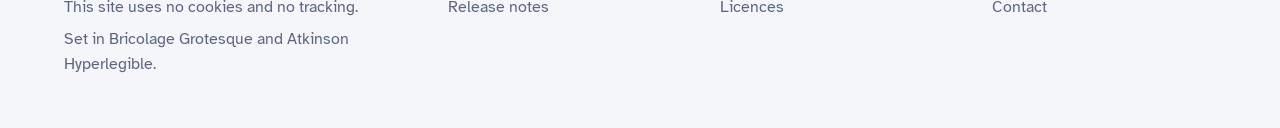
==== commit 62fa8136: "Kingside 1.0.1" ====
--- a/index.html
+++ b/index.html
@@ -28,8 +28,8 @@
 <link rel="stylesheet" href="./assets/house.css?v=1">
 <link rel="stylesheet" href="./assets/apps-list.css?v=1">
 <script src="./assets/apps-list.js?v=1" defer></script>
-<script type="application/ld+json">{"@context":"https://schema.org","@type":"SoftwareApplication","name":"Kingside","url":"https://customgpter.github.io/kingside/","description":"Kingside is a free Android chess app that never goes online: ten computer opponents from beginner to master, 50,000 checkmate puzzles, 28 lessons, game review, and play between two phones by Wi-Fi or Bluetooth. No adverts, no account.","applicationCategory":"GameApplication","operatingSystem":"Android 8 or later","softwareVersion":"1.0.0","downloadUrl":"https://github.com/CustomGPTer/kingside/releases/latest/download/Kingside.apk","releaseNotes":"https://customgpter.github.io/kingside/releases.html","offers":{"@type":"Offer","price":"0","priceCurrency":"GBP"},"inLanguage":"en-GB","image":"https://customgpter.github.io/kingside/assets/og.png","featureList":["Every rule, checked","Boards and pieces","Help when you want it","Ten with names and faces","Robin plays at your level","Its own chess engine","Pass the phone","Two phones, no internet","A dropped link is not the end","50,000 checkmate puzzles","28 lessons","Game review"],"author":{"@type":"Person","name":"Jonathan Jackson"}}</script>
-<script type="application/ld+json">{"@context":"https://schema.org","@type":"FAQPage","mainEntity":[{"@type":"Question","name":"Is Kingside really free?","acceptedAnswer":{"@type":"Answer","text":"Yes. There is no paid version, no subscription and no adverts, and nothing in the app is locked. Every opponent, puzzle, lesson, board and piece set is there from the start."}},{"@type":"Question","name":"Is it on Google Play?","acceptedAnswer":{"@type":"Answer","text":"No. Kingside is a personal project and is downloaded from this site as an Android app file. It needs Android 8 or later, which covers almost every phone made since 2017."}},{"@type":"Question","name":"Does it need the internet?","acceptedAnswer":{"@type":"Answer","text":"No, never. Kingside does not go online at all. Against the computer, passing the phone, puzzles, lessons and review all work with no connection, and two phones link directly to each other."}},{"@type":"Question","name":"How strong is the computer?","acceptedAnswer":{"@type":"Answer","text":"The ten opponents run from about 400 to about 2400. Those numbers are estimates, not official ratings. The weakest make beginner mistakes on purpose, and the strongest thinks for about three seconds a move."}},{"@type":"Question","name":"How do two phones link?","acceptedAnswer":{"@type":"Answer","text":"Both phones need Kingside. One taps Two phones, then Host a game; the other taps Join a game. On the same Wi-Fi or hotspot the host shows up in a list. With no Wi-Fi, the host can make a direct link and show a code to scan, or both can use Bluetooth."}},{"@type":"Question","name":"Does it work in flight mode?","acceptedAnswer":{"@type":"Answer","text":"Yes. Flight mode switches Wi-Fi and Bluetooth off, but most phones let you switch them back on while staying in flight mode. Follow the cabin crew's instructions."}},{"@type":"Question","name":"Why does it ask for nearby devices, location or the camera?","acceptedAnswer":{"@type":"Answer","text":"Only for Two phones. Android needs the nearby devices permission to find another phone by Bluetooth or a direct Wi-Fi link; on Android 12 and older that permission is called Location, though Kingside never reads where you are. The camera is used only to scan the host's code. Each is asked for when first needed, and everything else works if you say no."}},{"@type":"Question","name":"What happens if the link drops in the middle of a game?","acceptedAnswer":{"@type":"Answer","text":"Both phones say so, the clocks stop and nobody can move. The joining phone keeps trying, and the game carries on by itself. If the app was closed, open the game from Continue games and link again."}},{"@type":"Question","name":"How do I get Kingside onto a friend's phone?","acceptedAnswer":{"@type":"Answer","text":"In Two phones, tap Send Kingside to a friend. Send the app file by Quick Share or Bluetooth, or show a code that your friend scans with their camera to download it straight from your phone over Wi-Fi or a hotspot."}},{"@type":"Question","name":"Where do the puzzles come from?","acceptedAnswer":{"@type":"Answer","text":"From the open puzzle collection published by lichess.org, which is in the public domain. Every one of the 50,000 in Kingside is a forced checkmate from a real game, and each was checked again with Kingside's own rules."}},{"@type":"Question","name":"Can I bring in games from other chess apps?","acceptedAnswer":{"@type":"Answer","text":"Yes. Games saved as PGN, the plain text format other chess apps and websites use, can be pasted in or opened from a file, then replayed and reviewed. Your own games can be copied or shared the same way."}},{"@type":"Question","name":"Does it work on an iPhone?","acceptedAnswer":{"@type":"Answer","text":"No. Kingside is for Android phones and tablets only."}},{"@type":"Question","name":"Who made it?","acceptedAnswer":{"@type":"Answer","text":"Kingside is made by Jonathan Jackson, an independent developer in the United Kingdom."}}]}</script>
+<script type="application/ld+json">{"@context":"https://schema.org","@type":"SoftwareApplication","name":"Kingside","url":"https://customgpter.github.io/kingside/","description":"Kingside is a free Android chess app that never goes online: ten computer opponents from beginner to master, 50,000 checkmate puzzles, 28 lessons, game review, and play between two phones by Wi-Fi or Bluetooth. No adverts, no account.","applicationCategory":"GameApplication","operatingSystem":"Android 8 or later","softwareVersion":"1.0.1","downloadUrl":"https://github.com/CustomGPTer/kingside/releases/latest/download/Kingside.apk","releaseNotes":"https://customgpter.github.io/kingside/releases.html","offers":{"@type":"Offer","price":"0","priceCurrency":"GBP"},"inLanguage":"en-GB","image":"https://customgpter.github.io/kingside/assets/og.png","featureList":["Every rule, checked","Boards and pieces","Help when you want it","Ten with names and faces","Robin plays at your level","Its own chess engine","Pass the phone","Two phones, no internet","A dropped link is not the end","50,000 checkmate puzzles","28 lessons","Game review"],"author":{"@type":"Person","name":"Jonathan Jackson"}}</script>
+<script type="application/ld+json">{"@context":"https://schema.org","@type":"FAQPage","mainEntity":[{"@type":"Question","name":"Is Kingside really free?","acceptedAnswer":{"@type":"Answer","text":"Yes. There is no paid version, no subscription and no adverts, and nothing in the app is locked. Every opponent, puzzle, lesson, board and piece set is there from the start."}},{"@type":"Question","name":"Is it on Google Play?","acceptedAnswer":{"@type":"Answer","text":"No. Kingside is a personal project and is downloaded from this site as an Android app file. It needs Android 8 or later, which covers almost every phone made since 2017."}},{"@type":"Question","name":"Does it need the internet?","acceptedAnswer":{"@type":"Answer","text":"No, never. Kingside does not go online at all. Against the computer, passing the phone, puzzles, lessons and review all work with no connection, and two phones link directly to each other."}},{"@type":"Question","name":"How strong is the computer?","acceptedAnswer":{"@type":"Answer","text":"The ten opponents run from about 400 to about 2500, about 200 apart. Each rating was measured in hundreds of games against a reference chess engine set to a known strength, so they are close but not official ratings. The weakest make beginner mistakes on purpose, and the strongest thinks for about three seconds a move."}},{"@type":"Question","name":"How do two phones link?","acceptedAnswer":{"@type":"Answer","text":"Both phones need Kingside. One taps Two phones, then Host a game; the other taps Join a game. On the same Wi-Fi or hotspot the host shows up in a list. With no Wi-Fi, the host can make a direct link and show a code to scan, or both can use Bluetooth."}},{"@type":"Question","name":"Does it work in flight mode?","acceptedAnswer":{"@type":"Answer","text":"Yes. Flight mode switches Wi-Fi and Bluetooth off, but most phones let you switch them back on while staying in flight mode. Follow the cabin crew's instructions."}},{"@type":"Question","name":"Why does it ask for nearby devices, location or the camera?","acceptedAnswer":{"@type":"Answer","text":"Only for Two phones. Android needs the nearby devices permission to find another phone by Bluetooth or a direct Wi-Fi link; on Android 12 and older that permission is called Location, though Kingside never reads where you are. The camera is used only to scan the host's code. Each is asked for when first needed, and everything else works if you say no."}},{"@type":"Question","name":"What happens if the link drops in the middle of a game?","acceptedAnswer":{"@type":"Answer","text":"Both phones say so, the clocks stop and nobody can move. The joining phone keeps trying, and the game carries on by itself. If the app was closed, open the game from Continue games and link again."}},{"@type":"Question","name":"How do I get Kingside onto a friend's phone?","acceptedAnswer":{"@type":"Answer","text":"In Two phones, tap Send Kingside to a friend. Send the app file by Quick Share or Bluetooth, or show a code that your friend scans with their camera to download it straight from your phone over Wi-Fi or a hotspot."}},{"@type":"Question","name":"Where do the puzzles come from?","acceptedAnswer":{"@type":"Answer","text":"From the open puzzle collection published by lichess.org, which is in the public domain. Every one of the 50,000 in Kingside is a forced checkmate from a real game, and each was checked again with Kingside's own rules."}},{"@type":"Question","name":"Can I bring in games from other chess apps?","acceptedAnswer":{"@type":"Answer","text":"Yes. Games saved as PGN, the plain text format other chess apps and websites use, can be pasted in or opened from a file, then replayed and reviewed. Your own games can be copied or shared the same way."}},{"@type":"Question","name":"Does it work on an iPhone?","acceptedAnswer":{"@type":"Answer","text":"No. Kingside is for Android phones and tablets only."}},{"@type":"Question","name":"Who made it?","acceptedAnswer":{"@type":"Answer","text":"Kingside is made by Jonathan Jackson, an independent developer in the United Kingdom."}}]}</script>
 </head>
 <body>
 <a class="skip" href="#main">Skip to content</a>
@@ -48,7 +48,7 @@
 <p class="lede">Kingside is chess for Android that never goes online. Play ten computer opponents with names and faces, from Alfie the beginner to Eleanor the master, on boards and pieces drawn for the app.</p><p class="lede">Pass one phone between two players, or link two phones by Wi-Fi or Bluetooth with no internet. Then sharpen up with 50,000 checkmate puzzles, 28 lessons and a review of every game you finish.</p>
 
 <p class="get" id="download"><a class="button" href="https://github.com/CustomGPTer/kingside/releases/latest/download/Kingside.apk"><svg class="ico" viewBox="0 0 24 24" aria-hidden="true"><path d="M12 4v11"/><path d="M7 10.5l5 5 5-5"/><path d="M5 20h14"/></svg>Download for Android</a><a class="aside" href="#install">How to install</a></p>
-<ul class="pills"><li>Version 1.0.0</li><li>Android 8 or later</li><li>5.0 MB</li></ul>
+<ul class="pills"><li>Version 1.0.1</li><li>Android 8 or later</li><li>5.0 MB</li></ul>
 <p class="facts">Free, with nothing to unlock. No adverts, no account with the developer, no tracking. <a href="compare.html">Compare</a> or read the <a href="releases.html">release notes</a>.</p>
 <p class="facts">Chrome may say the file might be harmful. It shows this for app files that do not come from Google Play. Choose Download anyway.</p>
 </div>
@@ -80,7 +80,7 @@
 <div class="wrap">
 <h2 id="features-h">Everything is in, and all of it is free</h2>
 <p class="intro">Nothing below is held back for a paid tier, because there is no paid tier.</p>
-<div class="groups"><div class="group"><h3>The game</h3><dl><div><dt>Every rule, checked</dt><dd>Castling, en passant, promotion, check, checkmate, stalemate, threefold repetition, the fifty-move rule and dead positions. The rules were checked against 14 million moves from real games.</dd></div><div><dt>Boards and pieces</dt><dd>Four 3D piece sets and a flat one, five boards, smooth moves, capture effects and a toppling king at checkmate. Effects can be reduced or switched off.</dd></div><div><dt>Help when you want it</dt><dd>Hints that explain themselves, undo, and a plain reason whenever a move is not allowed.</dd></div></dl></div><div class="group"><h3>Computer opponents</h3><dl><div><dt>Ten with names and faces</dt><dd>Alfie, Poppy, George, Isla, Harry, Sophie, Oliver, Charlotte, William and Eleanor, from about 400 to about 2400. The ratings are estimates.</dd></div><div><dt>Robin plays at your level</dt><dd>An eleventh opponent who gets stronger each time you win and eases off when you lose.</dd></div><div><dt>Its own chess engine</dt><dd>The computer player was written for Kingside and runs on the phone. It needs no internet.</dd></div></dl></div><div class="group"><h3>Two players</h3><dl><div><dt>Pass the phone</dt><dd>Two players on one phone, with the board fixed, turning each move, or laid out for players sitting opposite each other.</dd></div><div><dt>Two phones, no internet</dt><dd>Link by the same Wi-Fi, a hotspot, a direct Wi-Fi link or Bluetooth. Draw offers, take-backs and rematches are agreed between the phones.</dd></div><div><dt>A dropped link is not the end</dt><dd>If the phones lose touch the clocks stop, and the game carries on from the same move when the link comes back, even after closing the app.</dd></div></dl></div><div class="group"><h3>Learn and practise</h3><dl><div><dt>50,000 checkmate puzzles</dt><dd>Mate in one to mate in five, taken from real games and sorted from easiest to hardest, with a daily puzzle, a streak and a three-minute rush.</dd></div><div><dt>28 lessons</dt><dd>From how each piece moves to tactics, opening principles and endgames. In 48 steps you make the move yourself on the board.</dd></div><div><dt>Game review</dt><dd>Step through any finished game with a graph of who was winning, accuracy for each side and a label on every move from Best to Blunder.</dd></div></dl></div><div class="group"><h3>Extras you can switch on</h3><dl><div><dt>Clocks and rated games</dt><dd>Seven time limits or your own, a two-button clock for a real board, and your own rating that moves with rated results.</dd></div><div><dt>Chess960, a board editor and opening names</dt><dd>Shuffled starting positions, any position set up and played from, and the name of the opening shown as you play.</dd></div><div><dt>Easier to see and hear</dt><dd>Colour-blind friendly highlights, larger text, and moves written out in words, with support for the phone's screen reader.</dd></div></dl></div></div>
+<div class="groups"><div class="group"><h3>The game</h3><dl><div><dt>Every rule, checked</dt><dd>Castling, en passant, promotion, check, checkmate, stalemate, threefold repetition, the fifty-move rule and dead positions. The rules were checked against 14 million moves from real games.</dd></div><div><dt>Boards and pieces</dt><dd>Four 3D piece sets and a flat one, five boards, smooth moves, capture effects and a toppling king at checkmate. Effects can be reduced or switched off.</dd></div><div><dt>Help when you want it</dt><dd>Hints that explain themselves, undo, and a plain reason whenever a move is not allowed.</dd></div></dl></div><div class="group"><h3>Computer opponents</h3><dl><div><dt>Ten with names and faces</dt><dd>Alfie, Poppy, George, Isla, Harry, Sophie, Oliver, Charlotte, William and Eleanor, from about 400 to about 2500. Each rating was measured in games against a reference chess engine.</dd></div><div><dt>Robin plays at your level</dt><dd>An eleventh opponent who gets stronger each time you win and eases off when you lose.</dd></div><div><dt>Its own chess engine</dt><dd>The computer player was written for Kingside and runs on the phone. It needs no internet.</dd></div></dl></div><div class="group"><h3>Two players</h3><dl><div><dt>Pass the phone</dt><dd>Two players on one phone, with the board fixed, turning each move, or laid out for players sitting opposite each other.</dd></div><div><dt>Two phones, no internet</dt><dd>Link by the same Wi-Fi, a hotspot, a direct Wi-Fi link or Bluetooth. Draw offers, take-backs and rematches are agreed between the phones.</dd></div><div><dt>A dropped link is not the end</dt><dd>If the phones lose touch the clocks stop, and the game carries on from the same move when the link comes back, even after closing the app.</dd></div></dl></div><div class="group"><h3>Learn and practise</h3><dl><div><dt>50,000 checkmate puzzles</dt><dd>Mate in one to mate in five, taken from real games and sorted from easiest to hardest, with a daily puzzle, a streak and a three-minute rush.</dd></div><div><dt>28 lessons</dt><dd>From how each piece moves to tactics, opening principles and endgames. In 48 steps you make the move yourself on the board.</dd></div><div><dt>Game review</dt><dd>Step through any finished game with a graph of who was winning, accuracy for each side and a label on every move from Best to Blunder.</dd></div></dl></div><div class="group"><h3>Extras you can switch on</h3><dl><div><dt>Clocks and rated games</dt><dd>Seven time limits or your own, a two-button clock for a real board, and your own rating that moves with rated results.</dd></div><div><dt>Chess960, a board editor and opening names</dt><dd>Shuffled starting positions, any position set up and played from, and the name of the opening shown as you play.</dd></div><div><dt>Easier to see and hear</dt><dd>Colour-blind friendly highlights, larger text, and moves written out in words, with support for the phone's screen reader.</dd></div></dl></div></div>
 </div>
 </section>
 
@@ -96,14 +96,14 @@
 <h2 id="install-h">Installing and updating</h2>
 <p class="intro">Kingside is not on Google Play, so your phone asks a couple of extra questions the first time.</p>
 <ol class="steps"><li><h3>Download the app file</h3><p>Tap Download on your phone. The file is called Kingside.apk and is about 5.0 MB. If Chrome says the file might be harmful, choose Download anyway.</p></li><li><h3>Allow the install</h3><p>Open the file. The first time, Android asks you to allow your browser to install apps. Allow it, go back and tap Install. If Google Play Protect steps in, choose More details, then Install anyway.</p></li><li><h3>Updating later</h3><p>Kingside never goes online, so it cannot tell you about new versions by itself. In Settings, About, the button "Newer version?" opens the release notes page in your browser. Install the new file over the old one and your games, stats and settings are kept.</p></li></ol>
-<p class="after-table">Version 1.0.0, released 22 November 2026. See the <a href="releases.html">release notes</a>, or <a href="releases.html#checking">check your download</a>.</p>
+<p class="after-table">Version 1.0.1, released 22 November 2026. See the <a href="releases.html">release notes</a>, or <a href="releases.html#checking">check your download</a>.</p>
 </div>
 </section>
 
 <section id="questions" aria-labelledby="questions-h">
 <div class="wrap">
 <h2 id="questions-h">Questions</h2>
-<div class="faq"><details><summary>Is Kingside really free?</summary><p>Yes. There is no paid version, no subscription and no adverts, and nothing in the app is locked. Every opponent, puzzle, lesson, board and piece set is there from the start.</p></details><details><summary>Is it on Google Play?</summary><p>No. Kingside is a personal project and is downloaded from this site as an Android app file. It needs Android 8 or later, which covers almost every phone made since 2017.</p></details><details><summary>Does it need the internet?</summary><p>No, never. Kingside does not go online at all. Against the computer, passing the phone, puzzles, lessons and review all work with no connection, and two phones link directly to each other.</p></details><details><summary>How strong is the computer?</summary><p>The ten opponents run from about 400 to about 2400. Those numbers are estimates, not official ratings. The weakest make beginner mistakes on purpose, and the strongest thinks for about three seconds a move.</p></details><details><summary>How do two phones link?</summary><p>Both phones need Kingside. One taps Two phones, then Host a game; the other taps Join a game. On the same Wi-Fi or hotspot the host shows up in a list. With no Wi-Fi, the host can make a direct link and show a code to scan, or both can use Bluetooth.</p></details><details><summary>Does it work in flight mode?</summary><p>Yes. Flight mode switches Wi-Fi and Bluetooth off, but most phones let you switch them back on while staying in flight mode. Follow the cabin crew's instructions.</p></details><details><summary>Why does it ask for nearby devices, location or the camera?</summary><p>Only for Two phones. Android needs the nearby devices permission to find another phone by Bluetooth or a direct Wi-Fi link; on Android 12 and older that permission is called Location, though Kingside never reads where you are. The camera is used only to scan the host's code. Each is asked for when first needed, and everything else works if you say no.</p></details><details><summary>What happens if the link drops in the middle of a game?</summary><p>Both phones say so, the clocks stop and nobody can move. The joining phone keeps trying, and the game carries on by itself. If the app was closed, open the game from Continue games and link again.</p></details><details><summary>How do I get Kingside onto a friend&#x27;s phone?</summary><p>In Two phones, tap Send Kingside to a friend. Send the app file by Quick Share or Bluetooth, or show a code that your friend scans with their camera to download it straight from your phone over Wi-Fi or a hotspot.</p></details><details><summary>Where do the puzzles come from?</summary><p>From the open puzzle collection published by lichess.org, which is in the public domain. Every one of the 50,000 in Kingside is a forced checkmate from a real game, and each was checked again with Kingside's own rules.</p></details><details><summary>Can I bring in games from other chess apps?</summary><p>Yes. Games saved as PGN, the plain text format other chess apps and websites use, can be pasted in or opened from a file, then replayed and reviewed. Your own games can be copied or shared the same way.</p></details><details><summary>Does it work on an iPhone?</summary><p>No. Kingside is for Android phones and tablets only.</p></details><details><summary>Who made it?</summary><p>Kingside is made by Jonathan Jackson, an independent developer in the United Kingdom.</p></details></div>
+<div class="faq"><details><summary>Is Kingside really free?</summary><p>Yes. There is no paid version, no subscription and no adverts, and nothing in the app is locked. Every opponent, puzzle, lesson, board and piece set is there from the start.</p></details><details><summary>Is it on Google Play?</summary><p>No. Kingside is a personal project and is downloaded from this site as an Android app file. It needs Android 8 or later, which covers almost every phone made since 2017.</p></details><details><summary>Does it need the internet?</summary><p>No, never. Kingside does not go online at all. Against the computer, passing the phone, puzzles, lessons and review all work with no connection, and two phones link directly to each other.</p></details><details><summary>How strong is the computer?</summary><p>The ten opponents run from about 400 to about 2500, about 200 apart. Each rating was measured in hundreds of games against a reference chess engine set to a known strength, so they are close but not official ratings. The weakest make beginner mistakes on purpose, and the strongest thinks for about three seconds a move.</p></details><details><summary>How do two phones link?</summary><p>Both phones need Kingside. One taps Two phones, then Host a game; the other taps Join a game. On the same Wi-Fi or hotspot the host shows up in a list. With no Wi-Fi, the host can make a direct link and show a code to scan, or both can use Bluetooth.</p></details><details><summary>Does it work in flight mode?</summary><p>Yes. Flight mode switches Wi-Fi and Bluetooth off, but most phones let you switch them back on while staying in flight mode. Follow the cabin crew's instructions.</p></details><details><summary>Why does it ask for nearby devices, location or the camera?</summary><p>Only for Two phones. Android needs the nearby devices permission to find another phone by Bluetooth or a direct Wi-Fi link; on Android 12 and older that permission is called Location, though Kingside never reads where you are. The camera is used only to scan the host's code. Each is asked for when first needed, and everything else works if you say no.</p></details><details><summary>What happens if the link drops in the middle of a game?</summary><p>Both phones say so, the clocks stop and nobody can move. The joining phone keeps trying, and the game carries on by itself. If the app was closed, open the game from Continue games and link again.</p></details><details><summary>How do I get Kingside onto a friend&#x27;s phone?</summary><p>In Two phones, tap Send Kingside to a friend. Send the app file by Quick Share or Bluetooth, or show a code that your friend scans with their camera to download it straight from your phone over Wi-Fi or a hotspot.</p></details><details><summary>Where do the puzzles come from?</summary><p>From the open puzzle collection published by lichess.org, which is in the public domain. Every one of the 50,000 in Kingside is a forced checkmate from a real game, and each was checked again with Kingside's own rules.</p></details><details><summary>Can I bring in games from other chess apps?</summary><p>Yes. Games saved as PGN, the plain text format other chess apps and websites use, can be pasted in or opened from a file, then replayed and reviewed. Your own games can be copied or shared the same way.</p></details><details><summary>Does it work on an iPhone?</summary><p>No. Kingside is for Android phones and tablets only.</p></details><details><summary>Who made it?</summary><p>Kingside is made by Jonathan Jackson, an independent developer in the United Kingdom.</p></details></div>
 </div>
 </section>
 
